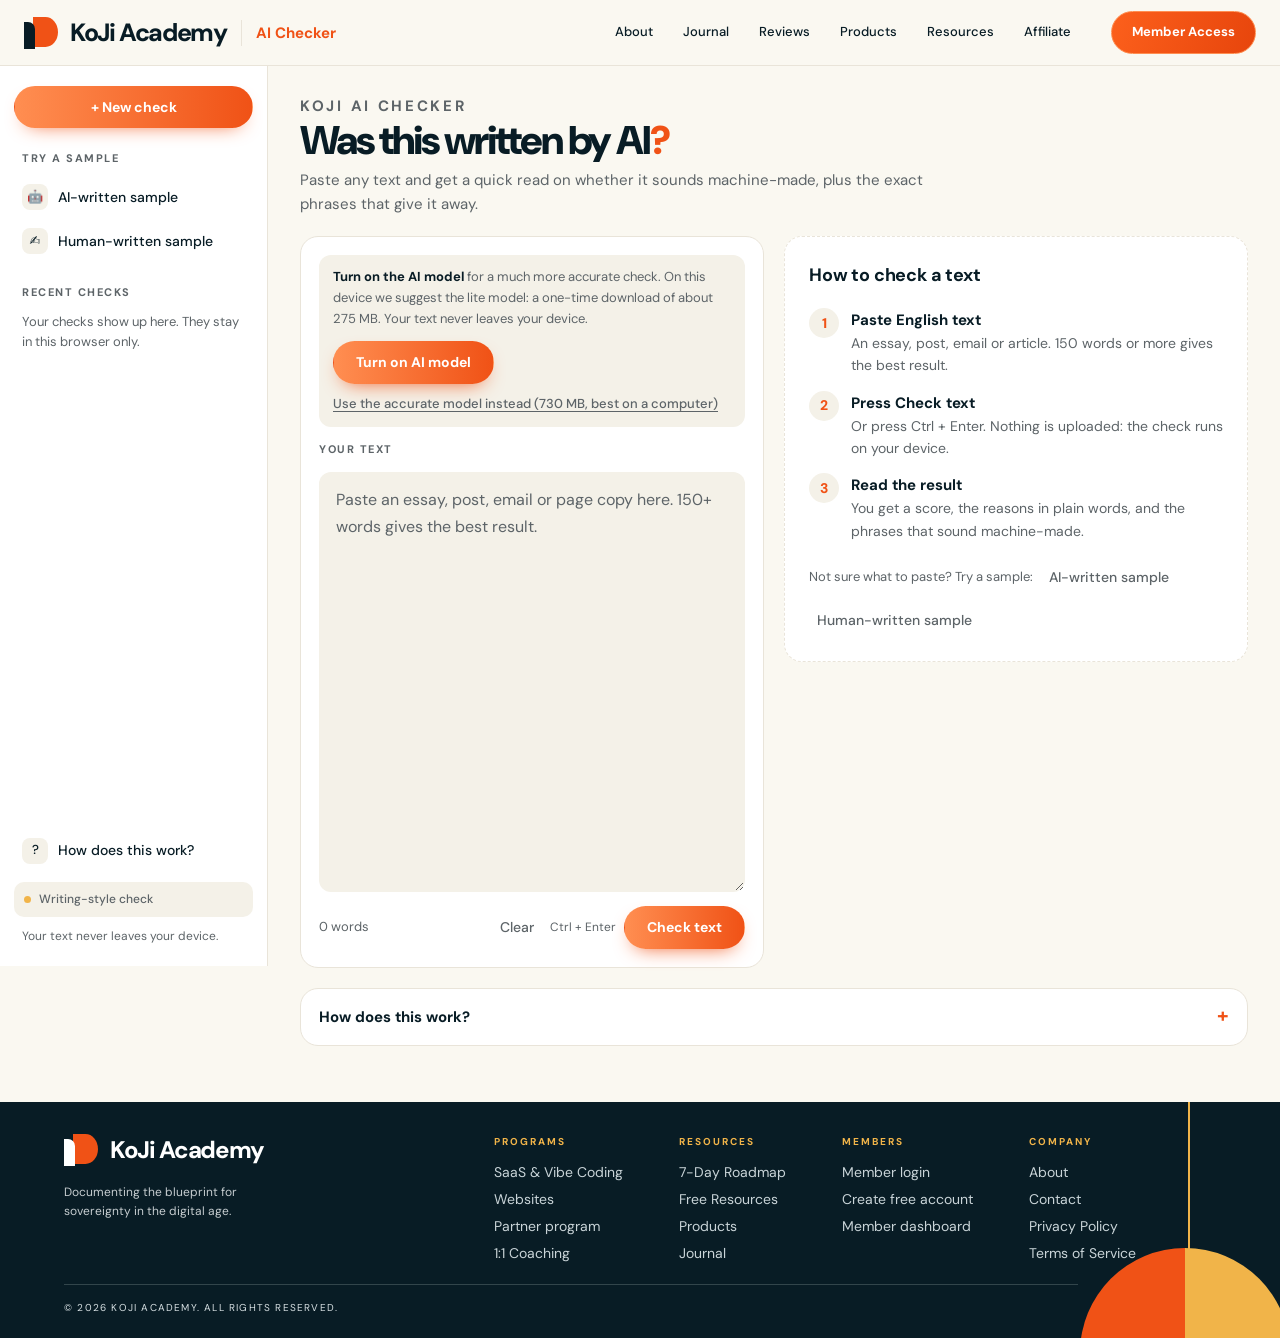
==== browser/index.html @ 2284c0bf "Calibrate the accurate 360M model in the browser and hide noisy sentence flags The 360M threshold wa" ====
<!doctype html>
<html lang="en">
<head>
<meta charset="utf-8">
<meta name="viewport" content="width=device-width, initial-scale=1, viewport-fit=cover">
<title>Koji AI Checker</title>
<link rel="icon" href="data:image/svg+xml,%3Csvg xmlns='http://www.w3.org/2000/svg' viewBox='0 0 40 37'%3E%3Cpath d='M10 0h12a17.5 17.5 0 0 1 0 35H10z' fill='%23f05216'/%3E%3Cpath d='M0 6h4a9 9 0 0 1 9 9v22H0z' fill='%23081c25'/%3E%3C/svg%3E">
<link rel="stylesheet" href="https://fonts.googleapis.com/css2?family=DM+Sans:opsz,wght@9..40,400;9..40,500;9..40,700;9..40,800;9..40,900&display=swap">
<style>
/* Layout: KoJi site header on top, then the app shell. Left sidebar (samples, recent checks, mode, help) + workspace with input and result side by side on wide screens, stacked below 1180px; sidebar becomes a drawer below 900px. KoJi Launch palette */
:root {
  --bg: #faf8f1;
  --surface: #ffffff;
  --sunk: #f4f1e8;
  --fg: #081c25;
  --muted: #5d6468;
  --line: #e9e4d9;
  --accent: #f05216;
  --accent-2: #ff8e51;
  --gold: #f1b449;
  --ai: #e0480f;
  --ai-soft: #fde3d6;
  --mid: #a86d12;
  --mid-soft: #fbeccb;
  --human: #1f8a5b;
  --human-soft: #d9f0e3;
  --conn-soft: #dde8ef;
  --shade: rgba(8, 28, 37, .35);
  --font: "DM Sans", "Segoe UI", system-ui, sans-serif;
}
@media (prefers-color-scheme: dark) { :root:not([data-theme="light"]) {
  --bg: #030d17; --surface: #081c25; --sunk: #05141d; --fg: #eef2f4; --muted: #9fb0bb; --line: #17323e;
  --ai: #ff7a3d; --ai-soft: #3d1a0c; --mid: #f1b449; --mid-soft: #3a2b0e;
  --human: #4cc98b; --human-soft: #0f3324; --conn-soft: #12324a; --shade: rgba(0, 0, 0, .6); color-scheme: dark; } }
:root[data-theme="dark"] {
  --bg: #030d17; --surface: #081c25; --sunk: #05141d; --fg: #eef2f4; --muted: #9fb0bb; --line: #17323e;
  --ai: #ff7a3d; --ai-soft: #3d1a0c; --mid: #f1b449; --mid-soft: #3a2b0e;
  --human: #4cc98b; --human-soft: #0f3324; --conn-soft: #12324a; --shade: rgba(0, 0, 0, .6); color-scheme: dark; }
* { box-sizing: border-box; }
[hidden] { display: none !important; }
body { margin: 0; background: var(--bg); color: var(--fg); font-family: var(--font); font-size: 15px; line-height: 1.6; -webkit-font-smoothing: antialiased; }
button { font: inherit; font-size: 14px; font-weight: 700; border-radius: 99px; padding: 9px 16px; cursor: pointer; border: 1px solid var(--line); background: var(--surface); color: var(--fg); }
button:hover { border-color: var(--fg); }
button:focus-visible, summary:focus-visible, a:focus-visible { outline: 2px solid var(--accent); outline-offset: 2px; }

.app { display: grid; grid-template-columns: 268px minmax(0, 1fr); min-height: 100vh; }

/* Sidebar */
.side { position: sticky; top: 0; height: 100vh; overflow-y: auto; background: var(--surface); border-right: 1px solid var(--line); padding: 20px 14px; display: flex; flex-direction: column; gap: 22px; }
.brand { font-weight: 800; font-size: 18px; letter-spacing: -0.04em; display: flex; align-items: center; gap: 10px; padding: 0 6px; line-height: 1.1; }
.brand small { display: block; font-size: 11px; font-weight: 500; letter-spacing: 0; color: var(--muted); }
.brand-mark { position: relative; width: 30px; height: 29px; display: inline-block; flex: none; }
.brand-mark::before { content: ""; position: absolute; left: 8px; top: 0; width: 22px; height: 27px; background: var(--accent); border-radius: 0 50% 50% 0; }
.brand-mark::after { content: ""; position: absolute; width: 10px; height: 24px; bottom: 0; left: 0; background: var(--fg); border-radius: 0 7px 0 0; }

/* KoJi site header and footer (mirrors kojilaunch.com) */
.site-head { height: 66px; background: var(--bg); border-bottom: 1px solid var(--line); position: relative; z-index: 15; }
.site-nav { height: 100%; width: min(1480px, 100%); margin-inline: auto; padding-inline: 24px; display: flex; align-items: center; gap: 28px; }
.site-logo { display: inline-flex; align-items: center; gap: 12px; font-size: 25px; line-height: 1; letter-spacing: -0.055em; font-weight: 800; white-space: nowrap; color: var(--fg); text-decoration: none; }
.site-logo .brand-mark { width: 34px; height: 32px; }
.site-logo .brand-mark::before { left: 9px; width: 25px; height: 30px; }
.site-logo .brand-mark::after { width: 11px; height: 27px; }
.site-links { margin-left: auto; display: flex; align-items: center; gap: 6px; font-size: 13px; font-weight: 500; }
.site-links a { color: var(--fg); text-decoration: none; padding: 10px 12px; border-radius: 99px; }
.site-links a:hover { color: var(--accent); }
.site-links a[aria-current] { color: var(--accent); font-weight: 700; }
.member { display: inline-flex; align-items: center; border: 1px solid var(--accent-2); border-radius: 99px; padding: 10px 20px; background: linear-gradient(110deg, #fc601c, #e7450c); color: #ffffff; font-size: 13px; font-weight: 700; text-decoration: none; white-space: nowrap; transition: transform .2s, box-shadow .2s; }
.member:hover { transform: translateY(-2px); box-shadow: 0 5px 15px #d8551930; }
.site-id { display: flex; align-items: center; gap: 14px; min-width: 0; }
.site-tool { font-size: 15px; font-weight: 700; color: var(--accent); padding-left: 14px; border-left: 1px solid var(--line); line-height: 26px; white-space: nowrap; }
.side-title { display: none; font-size: 15px; font-weight: 800; letter-spacing: -0.02em; padding: 4px 8px 0; }
.site-links .nav-member { display: none; }
.site-toggle { display: none; width: 36px; height: 36px; padding: 0; border-radius: 50%; border: 1px solid var(--fg); background: none; color: var(--fg); font-size: 18px; }
.site-foot { background: #081c25; color: #ffffff; padding: 32px 0 22px; position: relative; overflow: hidden; }
.site-foot::before { content: ""; position: absolute; width: 210px; height: 210px; border-radius: 50%; background: linear-gradient(90deg, var(--accent) 50%, var(--gold) 50%); right: -10px; bottom: -120px; }
.site-foot::after { content: ""; position: absolute; right: 90px; top: 0; height: 100%; width: 2px; background: var(--gold); }
.foot-wrap { width: min(1180px, 90%); margin-inline: auto; position: relative; z-index: 1; }
.foot-top { display: flex; justify-content: space-between; align-items: flex-start; gap: 32px; padding-right: 80px; padding-bottom: 22px; flex-wrap: wrap; }
.foot-top .site-logo { color: #ffffff; font-size: 24px; }
.foot-top .site-logo .brand-mark::after { background: #ffffff; }
.foot-top p { font-size: 12px; margin: 10px 0 0; color: #c6cdd0; max-width: 30ch; }
.foot-cols { display: grid; grid-template-columns: repeat(4, auto); gap: 28px 56px; }
.foot-col { display: flex; flex-direction: column; gap: 9px; min-width: 0; }
.foot-col b { font-size: 10px; font-weight: 700; letter-spacing: .2em; text-transform: uppercase; color: var(--gold); margin-bottom: 4px; }
.foot-col a { font-size: 14px; line-height: 1.3; color: #c9d4d8; text-decoration: none; }
.foot-col a:hover { color: #ffffff; }
.foot-bottom { border-top: 1px solid #79878b60; padding-top: 15px; width: 88%; font-size: 10px; text-transform: uppercase; letter-spacing: .12em; color: #d6dfe2; }
.eyebrow { font-size: 12px; font-weight: 700; letter-spacing: .18em; text-transform: uppercase; color: var(--accent); margin: 0 0 8px; }
@media (max-width: 1100px) { .site-links { gap: 0; } .site-links a { padding: 10px 8px; } }
@media (max-width: 899px) {
  .site-head { height: 58px; }
  .site-nav { padding-inline: 16px; gap: 12px; }
  .site-logo { font-size: 21px; }
  .site-toggle { display: grid; place-items: center; margin-left: auto; }
  .site-tool { font-size: 13px; padding-left: 10px; }
  .side-title { display: block; }
  .member { padding: 8px 14px; font-size: 12px; }
  .site-links { display: none; position: absolute; top: 58px; left: 0; right: 0; flex-direction: column; align-items: stretch; gap: 0; background: var(--surface); border-bottom: 1px solid var(--line); padding: 8px 16px 14px; box-shadow: 0 20px 30px -20px var(--shade); }
  .site-head.open .site-links { display: flex; }
  .site-links a { padding: 12px 4px; border-radius: 0; border-bottom: 1px solid var(--line); font-size: 15px; }
  .foot-top { padding-right: 0; }
  .foot-cols { grid-template-columns: repeat(2, minmax(0, 1fr)); width: 100%; }
}
@media (max-width: 420px) { .member { display: none; } .site-logo { font-size: 18px; } .site-id { gap: 10px; } .site-links .nav-member { display: block; color: var(--accent); font-weight: 700; } }
.new { width: 100%; background: linear-gradient(90deg, var(--accent-2), var(--accent)); border-color: transparent; color: #ffffff; box-shadow: 0 8px 20px -12px var(--accent); }
.new:hover { border-color: transparent; filter: brightness(1.05); }
.group { display: grid; gap: 2px; }
.group h2 { font-size: 11px; font-weight: 700; letter-spacing: 0.14em; text-transform: uppercase; color: var(--muted); margin: 0 0 6px; padding: 0 8px; }
.nav { display: flex; align-items: center; gap: 10px; width: 100%; text-align: left; border: 0; border-radius: 10px; background: none; padding: 8px; font-weight: 500; color: var(--fg); min-width: 0; }
.nav:hover { background: var(--sunk); }
.nav .ico { width: 26px; height: 26px; border-radius: 8px; background: var(--sunk); display: grid; place-items: center; font-size: 13px; flex: none; }
.nav:hover .ico { background: var(--surface); }
.hist { display: grid; gap: 2px; margin: 0; padding: 0; list-style: none; }
.hist .nav { display: grid; grid-template-columns: 40px minmax(0, 1fr); gap: 10px; }
.hist .badge { font-size: 12px; font-weight: 800; text-align: center; border-radius: 8px; padding: 3px 0; font-variant-numeric: tabular-nums; }
.hist .txt { display: grid; min-width: 0; line-height: 1.35; }
.hist .txt span { white-space: nowrap; overflow: hidden; text-overflow: ellipsis; font-size: 13px; }
.hist .txt small { font-size: 11px; color: var(--muted); }
.hist .nav.cur { background: var(--sunk); }
.empty-hist { font-size: 13px; color: var(--muted); padding: 0 8px; margin: 0; }
.clear-hist { justify-self: start; border: 0; background: none; padding: 4px 8px; font-size: 12px; font-weight: 500; color: var(--muted); }
.clear-hist:hover { color: var(--accent); }
.side-foot { margin-top: auto; display: grid; gap: 10px; }
.mode { font-size: 12px; font-weight: 500; color: var(--muted); background: var(--sunk); border-radius: 10px; padding: 8px 10px; display: flex; align-items: center; gap: 8px; }
.mode i { width: 7px; height: 7px; border-radius: 50%; background: var(--gold); flex: none; }
.mode.on i { background: var(--human); }
.privacy { font-size: 12px; color: var(--muted); margin: 0; padding: 0 8px; }

/* Main */
.main { min-width: 0; padding: 28px 32px 56px; display: grid; gap: 20px; align-content: start; max-width: 1480px; }
.topbar { display: none; }
.intro h1 { font-size: clamp(28px, 3.6vw, 40px); font-weight: 900; letter-spacing: -0.055em; line-height: 1.1; margin: 0 0 6px; text-wrap: balance; }
.intro h1 span { color: var(--accent); }
.intro p { margin: 0; color: var(--muted); font-size: 15px; max-width: 64ch; }

.work { display: grid; grid-template-columns: minmax(0, 1fr); gap: 20px; align-items: start; }
@media (min-width: 1180px) { .work { grid-template-columns: minmax(0, 1fr) minmax(0, 1fr); } .work > .out { position: sticky; top: 20px; max-height: calc(100vh - 40px); overflow-y: auto; } .work textarea { min-height: 420px; } }

.card { background: var(--surface); border: 1px solid var(--line); border-radius: 18px; padding: 18px; display: grid; gap: 14px; min-width: 0; }
textarea { width: 100%; min-height: 240px; resize: vertical; font: inherit; font-size: 16px; color: var(--fg); background: var(--sunk); border: 1px solid transparent; border-radius: 12px; padding: 14px 16px; line-height: 1.65; }
textarea::placeholder { color: var(--muted); }
textarea:focus { outline: none; border-color: var(--accent); background: var(--surface); }
.bar-row { display: flex; align-items: center; gap: 8px; flex-wrap: wrap; }
.count { font-size: 13px; color: var(--muted); font-variant-numeric: tabular-nums; margin-right: auto; }
.kbd { font-size: 12px; color: var(--muted); }
button.go { background: linear-gradient(90deg, var(--accent-2), var(--accent)); border-color: transparent; color: #ffffff; padding-inline: 22px; box-shadow: 0 8px 20px -10px var(--accent); }
button.go:disabled { opacity: .65; cursor: progress; }
button.link { border: 0; background: none; padding: 6px 8px; color: var(--muted); font-weight: 500; }
button.link:hover { color: var(--accent); }

.placeholder { padding: 24px; border-style: dashed; gap: 18px; }
.placeholder h2 { margin: 0; font-size: 18px; letter-spacing: -0.01em; }
.steps { margin: 0; padding: 0; list-style: none; display: grid; gap: 14px; counter-reset: step; }
.steps li { display: grid; grid-template-columns: 30px 1fr; gap: 12px; align-items: start; color: var(--muted); font-size: 14px; }
.steps li::before { counter-increment: step; content: counter(step); width: 30px; height: 30px; border-radius: 50%; background: var(--sunk); color: var(--accent); font-weight: 800; display: grid; place-items: center; }
.steps b { color: var(--fg); display: block; font-size: 15px; }
.try { display: flex; flex-wrap: wrap; gap: 8px; align-items: center; font-size: 13px; color: var(--muted); }
.summary { display: grid; gap: 8px; }
.summary h3 { margin: 0; font-size: 18px; line-height: 1.35; letter-spacing: -0.01em; }
.reasons { margin: 0; padding-left: 20px; display: grid; gap: 4px; font-size: 14px; }
.reasons li::marker { color: var(--accent); }
.hint { margin: 0; font-size: 12px; color: var(--muted); }
.pct-wrap { display: grid; gap: 2px; }
.pct-cap { font-size: 12px; color: var(--muted); font-weight: 500; }
.count.low { color: var(--mid); }
details.tech { border: 0; border-top: 1px solid var(--line); border-radius: 0; padding: 0; background: none; }
details.tech summary { font-size: 13px; color: var(--muted); padding: 10px 0 0; }
details.tech summary::after { font-size: 16px; }
details.tech .meta { padding-top: 8px; }

.result { gap: 18px; }
.headline { display: grid; grid-template-columns: auto 1fr; gap: 18px; align-items: center; }
.pct { font-size: 60px; font-weight: 800; letter-spacing: -0.05em; line-height: 0.9; font-variant-numeric: tabular-nums; }
.pct small { font-size: 22px; letter-spacing: 0; color: var(--muted); font-weight: 700; }
.verdict { display: inline-block; font-weight: 700; font-size: 14px; padding: 4px 12px; border-radius: 99px; }
.v-ai { background: var(--ai-soft); color: var(--ai); }
.v-mid { background: var(--mid-soft); color: var(--mid); }
.v-human { background: var(--human-soft); color: var(--human); }
.scale { height: 8px; border-radius: 99px; background: linear-gradient(90deg, var(--human), var(--gold), var(--accent)); position: relative; margin-top: 12px; }
.scale b { position: absolute; top: -5px; width: 18px; height: 18px; border-radius: 50%; background: var(--surface); border: 3px solid var(--fg); transform: translateX(-9px); transition: left .35s ease; }
.ends { display: flex; justify-content: space-between; font-size: 11px; color: var(--muted); margin-top: 6px; letter-spacing: 0.04em; }
.meta { font-size: 12px; color: var(--muted); font-variant-numeric: tabular-nums; overflow-wrap: anywhere; }

.label { font-size: 11px; font-weight: 700; letter-spacing: 0.14em; text-transform: uppercase; color: var(--muted); }
.signals { display: grid; grid-template-columns: repeat(2, minmax(0, 1fr)); gap: 10px 20px; margin: 0; padding: 0; list-style: none; }
.sig { display: grid; gap: 4px; }
.sig .row { display: flex; justify-content: space-between; gap: 8px; font-size: 14px; }
.sig .row span:last-child { color: var(--muted); font-variant-numeric: tabular-nums; }
.meter { height: 5px; background: var(--sunk); border-radius: 99px; overflow: hidden; }
.meter i { display: block; height: 100%; border-radius: 99px; transition: width .35s ease; }

.text { background: var(--sunk); border-radius: 12px; padding: 14px 16px; line-height: 1.8; white-space: pre-wrap; overflow-wrap: anywhere; max-height: 340px; overflow-y: auto; font-size: 15px; }
mark { color: inherit; border-radius: 4px; padding: 0 2px; }
mark.c { background: var(--ai-soft); }
mark.k { background: var(--conn-soft); }
mark.h { background: var(--human-soft); }
mark.s1 { background: none; padding: 0; border-bottom: 2px solid var(--gold); border-radius: 0; }
mark.s2 { background: none; padding: 0; border-bottom: 2px solid var(--accent); border-radius: 0; }
.legend { display: flex; flex-wrap: wrap; gap: 6px 14px; font-size: 12px; color: var(--muted); }
.top3 { display: grid; gap: 8px; margin: 0; padding: 0; list-style: none; font-size: 14px; }
.top3 li { display: grid; grid-template-columns: 3em 1fr; gap: 8px; }
.top3 b { color: var(--ai); font-variant-numeric: tabular-nums; }
.note { margin: 0; font-size: 13px; color: var(--mid); }
.err { margin: 0; font-size: 14px; color: var(--ai); }
.lm { display: grid; gap: 10px; background: var(--sunk); border-radius: 12px; padding: 12px 14px; }
.lm-row { display: flex; align-items: center; gap: 12px; flex-wrap: wrap; }
.lm p { margin: 0; font-size: 13px; color: var(--muted); flex: 1 1 260px; }
.lm p b { color: var(--fg); }
.lm button { flex: none; }
.lm .lm-alt { justify-self: start; padding: 0; font-size: 13px; text-decoration: underline; text-underline-offset: 3px; }
.lm-switch { justify-self: start; padding: 0 8px; font-size: 12px; text-align: left; }
.prog { height: 6px; background: var(--line); border-radius: 99px; overflow: hidden; }
.prog i { display: block; height: 100%; width: 0; border-radius: 99px; background: linear-gradient(90deg, var(--accent-2), var(--accent)); transition: width .2s ease; }

details { background: var(--surface); border: 1px solid var(--line); border-radius: 18px; padding: 4px 18px; }
summary { cursor: pointer; font-weight: 700; padding: 12px 0; list-style: none; display: flex; justify-content: space-between; }
summary::-webkit-details-marker { display: none; }
summary::after { content: "+"; color: var(--accent); font-size: 20px; line-height: 1; }
details[open] summary::after { content: "–"; }
details ul { margin: 0 0 16px; padding-left: 18px; display: grid; gap: 8px; color: var(--fg); }
details li::marker { color: var(--accent); }
details a { color: var(--accent); font-weight: 700; }

.shade { display: none; }

/* Narrow: sidebar turns into a slide-in drawer opened from the top bar */
@media (max-width: 899px) {
  .app { grid-template-columns: minmax(0, 1fr); }
  .side { position: fixed; z-index: 20; left: 0; top: 0; width: min(300px, 86vw); transform: translateX(-100%); transition: transform .25s ease; box-shadow: 0 0 40px -10px var(--shade); visibility: hidden; }
  .app.open .side { transform: none; visibility: visible; }
  .app.open .shade { display: block; position: fixed; inset: 0; z-index: 10; background: var(--shade); }
  .main { padding: 0 16px 48px; }
  .topbar { display: flex; align-items: center; gap: 10px; position: sticky; top: 0; z-index: 5; background: var(--bg); padding: 12px 0; margin-bottom: -8px; }
  .topbar .menu { font-size: 13px; padding: 8px 14px; }
  .kbd { display: none; }
}
@media (max-width: 560px) { .signals { grid-template-columns: minmax(0, 1fr); } .headline { grid-template-columns: minmax(0, 1fr); gap: 10px; } .count { flex: 1 0 100%; } .bar-row .go { flex: 1 0 100%; order: 9; } }
@media (prefers-reduced-motion: reduce) { .scale b, .meter i, .side { transition: none; } }
</style>
</head>
<body>
<header class="site-head" id="siteHead">
  <div class="site-nav">
    <div class="site-id">
      <a class="site-logo" href="https://kojilaunch.com/"><span class="brand-mark" aria-hidden="true"></span>KoJi Academy</a>
      <span class="site-tool" aria-label="Current tool">AI Checker</span>
    </div>
    <nav class="site-links" id="siteLinks" aria-label="Main navigation">
      <a href="https://kojilaunch.com/about/">About</a>
      <a href="https://kojilaunch.com/my-blog/">Journal</a>
      <a href="https://kojilaunch.com/reviews/">Reviews</a>
      <a href="https://kojilaunch.com/my-product/">Products</a>
      <a href="https://kojilaunch.com/gifts/">Resources</a>
      <a href="https://kojilaunch.com/stream-writer-jv/">Affiliate</a>
      <a class="nav-member" href="https://kojilaunch.com/login/?redirect_to=https%3A%2F%2Fkojilaunch.com%2Fmember-dashboard%2F">Member Access</a>
    </nav>
    <button class="site-toggle" id="siteToggle" type="button" aria-expanded="false" aria-controls="siteLinks" aria-label="Open site menu">☰</button>
    <a class="member" href="https://kojilaunch.com/login/?redirect_to=https%3A%2F%2Fkojilaunch.com%2Fmember-dashboard%2F">Member Access</a>
  </div>
</header>
<div class="app" id="app">
  <aside class="side" id="side" aria-label="Sidebar">
    <div class="side-title">Koji AI Checker</div>
    <button class="new" id="new" type="button">+ New check</button>

    <div class="group">
      <h2>Try a sample</h2>
      <button class="nav" id="sAi" type="button"><span class="ico" aria-hidden="true">🤖</span>AI-written sample</button>
      <button class="nav" id="sHu" type="button"><span class="ico" aria-hidden="true">✍️</span>Human-written sample</button>
    </div>

    <div class="group">
      <h2>Recent checks</h2>
      <ul class="hist" id="hist"></ul>
      <p class="empty-hist" id="histEmpty">Your checks show up here. They stay in this browser only.</p>
      <button class="clear-hist" id="histClear" type="button" hidden>Clear history</button>
    </div>

    <div class="side-foot">
      <button class="nav" id="helpBtn" type="button"><span class="ico" aria-hidden="true">?</span>How does this work?</button>
      <div class="mode" id="mode"><i></i><span id="modeText">Writing-style check</span></div>
      <button class="link lm-switch" id="lmSwitch" type="button" hidden></button>
      <p class="privacy" id="privacy">Your text never leaves your device.</p>
    </div>
  </aside>
  <div class="shade" id="shade"></div>

  <main class="main">
    <div class="topbar">
      <button class="menu" id="menu" type="button" aria-controls="side" aria-expanded="false">☰ Samples &amp; history</button>
    </div>

    <div class="intro">
      <p class="eyebrow">Koji AI Checker</p>
      <h1>Was this written by AI<span>?</span></h1>
      <p>Paste any text and get a quick read on whether it sounds machine-made, plus the exact phrases that give it away.</p>
    </div>

    <div class="work">
      <div class="card">
        <div class="lm" id="lmBox" hidden>
          <div class="lm-row">
            <p id="lmMsg"><b>Turn on the AI model</b> for a much more accurate check. It runs inside your browser, so your text still never leaves your device. One-time download of about 275 MB.</p>
            <button class="go" id="lmBtn" type="button">Turn on AI model</button>
          </div>
          <button class="link lm-alt" id="lmAlt" type="button" hidden></button>
          <div class="prog" id="lmProg" hidden><i id="lmBar"></i></div>
        </div>
        <label for="txt" class="label">Your text</label>
        <textarea id="txt" spellcheck="false" placeholder="Paste an essay, post, email or page copy here. 150+ words gives the best result."></textarea>
        <div class="bar-row">
          <span class="count" id="count">0 words</span>
          <button class="link" id="clear" type="button">Clear</button>
          <span class="kbd">Ctrl + Enter</span>
          <button class="go" id="run" type="button">Check text</button>
        </div>
        <p class="err" id="err" role="alert" hidden></p>
      </div>

      <div class="out">
        <div class="card placeholder" id="placeholder">
          <h2>How to check a text</h2>
          <ol class="steps">
            <li><span><b>Paste English text</b>An essay, post, email or article. 150 words or more gives the best result.</span></li>
            <li><span><b>Press Check text</b>Or press Ctrl + Enter. Nothing is uploaded: the check runs on your device.</span></li>
            <li><span><b>Read the result</b>You get a score, the reasons in plain words, and the phrases that sound machine-made.</span></li>
          </ol>
          <div class="try">Not sure what to paste? Try a sample:
            <button class="link" id="pAi" type="button">AI-written sample</button>
            <button class="link" id="pHu" type="button">Human-written sample</button>
          </div>
        </div>

        <div class="card result" id="result" aria-live="polite" hidden>
          <div class="headline">
            <div class="pct-wrap"><div class="pct" id="pct">0<small>%</small></div><span class="pct-cap">AI likelihood</span></div>
            <div>
              <span class="verdict v-mid" id="verdict">–</span>
              <div class="scale"><b id="pin" style="left:0%"></b></div>
              <div class="ends"><span>HUMAN</span><span>AI</span></div>
            </div>
          </div>
          <div class="summary">
            <h3 id="sumHead"></h3>
            <ul class="reasons" id="reasons"></ul>
          </div>
          <div id="notes"></div>

          <div class="label">Writing-style signals <span style="text-transform:none;letter-spacing:0;font-weight:500">(0 = human-like, 100 = AI-like)</span></div>
          <ul class="signals" id="signals"></ul>

          <div class="label" id="topLabel" hidden>Most AI-like sentences</div>
          <ul class="top3" id="top3"></ul>

          <div class="label">Your text, annotated</div>
          <div class="legend">
            <span><mark class="c">buzzword</mark></span>
            <span><mark class="k">stock transition</mark></span>
            <span><mark class="h">personal voice</mark></span>
            <span id="lgModel" hidden><mark class="s1">leans AI (model)</mark></span>
            <span id="lgModel2" hidden><mark class="s2">flagged by model</mark></span>
          </div>
          <div class="text" id="out"></div>
          <p class="hint">AI detectors can be wrong, especially on short or heavily edited text. Use this as a hint, not as proof.</p>
          <details class="tech">
            <summary>Technical details</summary>
            <div class="meta" id="meta"></div>
          </details>
        </div>
      </div>
    </div>

    <details id="how">
      <summary>How does this work?</summary>
      <ul>
        <li><b>Writing-style signals.</b> AI tends to write sentences of similar length, lean on buzzwords like "delve" or "seamless", open sentences with "Moreover" or "Furthermore", and avoid contractions and personal voice. These six signals run right in your browser.</li>
        <li><b>AI model.</b> Press <b>Turn on AI model</b> and two small language models (SmolLM2, base and instruct) are downloaded once and run inside your browser. The accurate pair (360M, about 730 MB) is best on a computer; the lite pair (135M, about 275 MB) suits phones and slow computers. They score how predictable each word is using the Binoculars method: AI text is unusually predictable. The model counts for 70% of the score and also flags individual sentences. The full app (<code>python -m aicheck serve</code>) can use larger Qwen2.5 models instead.</li>
        <li><b>How accurate?</b> On a held-out test of 114 answers from the HC3 dataset (people vs. ChatGPT, 2022), the accurate model was right 98% of the time: it caught every AI answer and wrongly flagged 2 of 57 human answers. The lite model was right 93% of the time (it caught 86% of the AI answers and flagged no human answer). Newer AI models write less predictably: on a small set of 11 AI texts mostly from a 2026 model, the accurate model caught 6 and the lite model 5. Treat a "human" verdict as "not obviously AI".</li>
        <li><b>It is an estimate.</b> Formulaic human writing can look like AI, and AI text edited by hand can pass as human. Short texts under 120 words are unreliable. Never use a single score as proof.</li>
        <li><b>Second opinion.</b> Compare with <a href="https://gptzero.me" target="_blank" rel="noopener">GPTZero</a> or <a href="https://copyleaks.com/ai-content-detector" target="_blank" rel="noopener">Copyleaks</a>. If tools disagree, nobody knows for sure.</li>
      </ul>
    </details>
  </main>
</div>
<footer class="site-foot">
  <div class="foot-wrap">
    <div class="foot-top">
      <div>
        <a class="site-logo" href="https://kojilaunch.com/"><span class="brand-mark" aria-hidden="true"></span>KoJi Academy</a>
        <p>Documenting the blueprint for sovereignty in the digital age.</p>
      </div>
      <div class="foot-cols">
        <nav class="foot-col" aria-label="Programs"><b>Programs</b>
          <a href="https://kojilaunch.com/saas-vibe-coding/">SaaS &amp; Vibe Coding</a>
          <a href="https://kojilaunch.com/lets-build-your-website/">Websites</a>
          <a href="https://kojilaunch.com/stream-writer-jv/">Partner program</a>
          <a href="https://kojilaunch.com/contactus/">1:1 Coaching</a>
        </nav>
        <nav class="foot-col" aria-label="Resources"><b>Resources</b>
          <a href="https://kojilaunch.com/7-day-roadmap/">7-Day Roadmap</a>
          <a href="https://kojilaunch.com/gifts/">Free Resources</a>
          <a href="https://kojilaunch.com/my-product/">Products</a>
          <a href="https://kojilaunch.com/my-blog/">Journal</a>
        </nav>
        <nav class="foot-col" aria-label="Members"><b>Members</b>
          <a href="https://kojilaunch.com/login/">Member login</a>
          <a href="https://kojilaunch.com/register-2/">Create free account</a>
          <a href="https://kojilaunch.com/member-dashboard/">Member dashboard</a>
        </nav>
        <nav class="foot-col" aria-label="Company"><b>Company</b>
          <a href="https://kojilaunch.com/about/">About</a>
          <a href="https://kojilaunch.com/contactus/">Contact</a>
          <a href="https://kojilaunch.com/privacy-policy/">Privacy Policy</a>
          <a href="https://kojilaunch.com/terms-of-service/">Terms of Service</a>
        </nav>
      </div>
    </div>
    <div class="foot-bottom">© 2026 KoJi Academy. All rights reserved.</div>
  </div>
</footer>

<script>
const SAMPLE_AI = `In today's fast-paced world, finding moments of inspiration plays a crucial role in maintaining a healthy mindset. FantasyQuote is not only a YouTube channel but also a trusted companion on your journey of self-discovery. Each video is meticulously crafted to deliver a profound and meaningful experience for viewers.

Moreover, the channel offers a wide range of topics, from love and life to success and resilience. Furthermore, the soothing narration combined with captivating visuals helps viewers seamlessly connect with every message. Additionally, new content is released regularly to meet the ever-evolving needs of the community.

In conclusion, FantasyQuote serves as a beacon of motivation for anyone looking to elevate their daily routine. Whether you're seeking comfort, clarity, or a fresh perspective, this channel empowers you to unlock your full potential. Embrace the journey and share these valuable insights with the people around you. Don't forget to subscribe so you never miss a transformative video.`;
const SAMPLE_HUMAN = `When I started the channel I honestly didn't think anyone would watch. Most nights I was up until 2am going through quotes, reading them out loud, and tossing anything that sounded too cheesy.

The first video got 37 views. Thirty-seven! Probably ten of those were me and my little brother.

Then someone left a comment, something like "this one got me through the week." I just sat there staring at it for a while. That's kind of when I decided to keep going, even if it's slow. I only post a quote if I actually believe it.

The channel's a bit bigger now, but I still do it the same way. If you've got a quote you love, send it over. I read every single one, I promise.`;

// Same lists, weights and thresholds as aicheck/heuristics.py. Keep both in sync.
const CLICHES = ["delve","delves","delving","tapestry","testament to","it's important to note","it is important to note","it's worth noting","it is worth noting","in today's fast-paced world","in today's digital age","in today's world","ever-evolving","ever-changing","fast-paced","navigate the complexities","navigating","landscape","embark","journey","unlock","unleash","elevate","seamless","seamlessly","vibrant","plays a crucial role","plays a vital role","crucial","pivotal","foster","fostering","realm","robust","leverage","harness","empower","empowering","transformative","game-changer","game changer","cutting-edge","dive into","let's dive","a myriad of","myriad","plethora","showcase","showcasing","underscore","underscores","intricate","meticulous","meticulously","comprehensive","holistic","paramount","resonate","resonates","bustling","beacon","symphony","nestled","look no further","rest assured","not only","but also","stands as","serves as","boasts","captivating","invaluable","valuable insights","to the next level","embrace","thrive","endeavor","unwavering","profound","enhance","streamline","optimize","innovative","dynamic","whether you're","in the world of","when it comes to","a wide range of","trong thế giới","đóng vai trò quan trọng","không chỉ","mà còn","hành trình","khám phá","trải nghiệm","đầy ý nghĩa","chìa khóa","nâng tầm","lan tỏa","đa dạng","tối ưu","không thể phủ nhận","đáp ứng nhu cầu","hãy cùng","đồng hành"];
const CONNECTORS = ["moreover","furthermore","additionally","however","overall","in addition","firstly","secondly","lastly","finally","ultimately","in conclusion","in summary","to summarize","consequently","therefore","thus","notably","importantly","as a result","on the other hand","that said","by contrast","in essence","bên cạnh đó","hơn nữa","ngoài ra","tóm lại","nhìn chung","cuối cùng","tuy nhiên"];
const HUMAN = ["i'm","i've","i'd","i'll","don't","can't","won't","didn't","isn't","wasn't","couldn't","wouldn't","shouldn't","gonna","wanna","gotta","kinda","sorta","yeah","yep","nope","lol","lmao","haha","honestly","tbh","idk","btw","ok","okay","stuff","anyway","anyways","dunno","ugh","wow","damn","pretty much","i guess","i mean","you know","i","my","me","mình","tui","nhé","nha","nhỉ","á","thôi","chả","kiểu","ủa"];
const WEIGHTS = {burstiness: .22, cliches: .28, connectors: .15, human_voice: .17, diversity: .09, repetition: .09};
const LABELS = {burstiness: "Even sentence lengths", cliches: "AI buzzwords", connectors: "Stock transitions", human_voice: "No personal voice", diversity: "Repeated vocabulary", repetition: "Repeated phrases"};

const esc = s => s.replace(/[.*+?^${}()|[\]\\]/g, "\\$&");
const alt = l => [...new Set(l)].sort((a, b) => b.length - a.length).map(esc).join("|");
const W = "[\\p{L}\\p{N}_]";
const RE_C = new RegExp(`(?<!${W})(${alt(CLICHES)})(?!${W})`, "giu");
const RE_H = new RegExp(`(?<![\\p{L}\\p{N}_'])(${alt(HUMAN)})(?![\\p{L}\\p{N}_'])`, "giu");
const RE_K = new RegExp(`(^|[.!?…\\n]\\s*)(${alt(CONNECTORS)})(?!${W})`, "giu");
const RE_WORD = /[\p{L}\p{N}_']+/gu;
const lin = (x, lo, hi) => Math.max(0, Math.min(1, (x - lo) / (hi - lo)));
const words = t => t.toLowerCase().match(RE_WORD) || [];
const count = (re, t) => (t.match(re) || []).length;
const normalize = t => t.replace(/[‘’]/g, "'");

function sentences(t) {
  const out = []; const re = /(?<=[.!?…])\s+|\n+/gu; let pos = 0, m;
  const src = t + "\n";
  while ((m = re.exec(src))) {
    const chunk = src.slice(pos, m.index), s = chunk.trim();
    if (s && words(s).length) { const a = pos + chunk.indexOf(s); out.push({start: a, end: a + s.length, text: s, words: words(s).length}); }
    pos = m.index + m[0].length;
  }
  return out;
}

function localCheck(raw) {
  const t = normalize(raw), w = words(t), n = w.length, sents = sentences(t), lens = sents.map(s => s.words);
  const mean = lens.reduce((a, b) => a + b, 0) / (lens.length || 1);
  const sd = Math.sqrt(lens.reduce((a, b) => a + (b - mean) ** 2, 0) / (lens.length || 1));
  const cv = mean ? sd / mean : 0;
  const win = Math.min(50, n); let mattr = 0;
  if (n >= 10) { let s = 0, k = 0; for (let i = 0; i + win <= n; i += 5) { s += new Set(w.slice(i, i + win)).size / win; k++; } mattr = s / k; }
  const tri = {}; for (let i = 0; i + 2 < n; i++) { const g = w[i] + " " + w[i+1] + " " + w[i+2]; tri[g] = (tri[g] || 0) + 1; }
  const triRep = Object.values(tri).filter(c => c > 1).reduce((a, c) => a + c, 0) / Math.max(1, n - 2);
  const per100 = x => n ? x / n * 100 : 0;
  const cl = count(RE_C, t), kn = count(RE_K, t), hm = count(RE_H, t) + count(/[?!]|\.\.\.|…/g, t);
  const signals = {
    burstiness: 1 - lin(cv, .30, .75), cliches: lin(per100(cl), .5, 4), connectors: lin(sents.length ? kn / sents.length : 0, .05, .30),
    human_voice: 1 - lin(per100(hm), .5, 4), diversity: 1 - lin(mattr, .62, .85), repetition: lin(triRep, .02, .15),
  };
  let p = 0; for (const k in WEIGHTS) p += WEIGHTS[k] * signals[k];
  const hl = [];
  const grab = (re, kind, g) => { re.lastIndex = 0; let m; while ((m = re.exec(t))) {
    const s = g ? m.index + m[1].length : m.index, str = g ? m[2] : m[0];
    hl.push({start: s, end: s + str.length, kind}); if (!m[0].length) re.lastIndex++; } };
  grab(RE_K, "connector", true); grab(RE_C, "cliche"); grab(RE_H, "human");
  hl.sort((a, b) => a.start - b.start || (b.end - b.start) - (a.end - a.start));
  const merged = []; let pos = 0; for (const h of hl) if (h.start >= pos) { merged.push(h); pos = h.end; }
  const warnings = n < 120 ? [`Only ${n} words. Results under 120 words are unreliable.`] : [];
  return {ai_probability: p, verdict: verdictFor(p), words: n, sentences_count: sents.length, signals, highlights: merged,
          sentences: sents.map(s => ({...s, ai_probability: null})), model: null, warnings};
}
function verdictFor(p) {
  return p >= .75 ? "Likely AI-written" : p >= .55 ? "Leans AI" : p > .40 ? "Mixed signals" : p > .25 ? "Leans human" : "Likely human-written";
}


const $ = id => document.getElementById(id);
const html = s => s.replace(/&/g, "&amp;").replace(/</g, "&lt;").replace(/>/g, "&gt;");
const tone = v => v > .6 ? "var(--ai)" : v > .35 ? "var(--gold)" : "var(--human)";
const CLS = {cliche: "c", connector: "k", human: "h"};
let server = false;

function annotate(text, r) {
  const flagged = r.sentences.filter(s => s.ai_probability != null && s.ai_probability >= .55);
  const ev = [];
  flagged.forEach(s => { ev.push([s.start, 0, `<mark class="${s.ai_probability >= .75 ? "s2" : "s1"}" title="${Math.round(s.ai_probability * 100)}% AI-like">`]); ev.push([s.end, -1, "</mark>"]); });
  r.highlights.forEach(h => {
    if (flagged.some(s => h.start < s.end && h.end > s.start && !(h.start >= s.start && h.end <= s.end))) return;
    ev.push([h.start, 1, `<mark class="${CLS[h.kind]}">`]); ev.push([h.end, -2, "</mark>"]);
  });
  ev.sort((a, b) => a[0] - b[0] || a[1] - b[1]);
  let out = "", pos = 0; for (const [p, , tag] of ev) { out += html(text.slice(pos, p)) + tag; pos = p; }
  return out + html(text.slice(pos));
}

function show(text, r) {
  // Single-sentence model scores are much noisier than the whole-text score, so they are only shown
  // when the text as a whole shows AI signs; otherwise a human text would list "AI-like" sentences.
  if (r.ai_probability < .4) r = {...r, sentences: r.sentences.map(s => ({...s, ai_probability: null}))};
  const p = Math.round(r.ai_probability * 100);
  $("placeholder").hidden = true;
  $("result").hidden = false;
  $("pct").innerHTML = p + "<small>%</small>";
  $("pin").style.left = p + "%";
  $("verdict").textContent = r.verdict;
  $("verdict").className = "verdict " + (p >= 55 ? "v-ai" : p > 40 ? "v-mid" : "v-human");
  $("meta").textContent = `${r.words} words · ${r.sentences_count} sentences` + (r.model
    ? ` · Binoculars score ${r.model.binoculars.toFixed(3)} (below ${r.model.threshold.toFixed(3)} looks AI-written${r.model.calibrated ? "" : ", not calibrated"}) · model counts for 70% of the score` + (r.model.name ? ` · ${r.model.name}` : "")
    : " · writing-style signals only (AI model off)");
  const ex = explain(text, r);
  $("sumHead").textContent = ex.head;
  $("reasons").innerHTML = ex.reasons.map(x => `<li>${x}</li>`).join("");
  const notes = r.warnings.filter(w => !/without a language model|not calibrated yet/.test(w));
  if (!r.model && !$("lmBox").hidden) notes.push("For a more accurate result, turn on the AI model above the text box.");
  $("notes").innerHTML = notes.map(w => `<p class="note">${html(w)}</p>`).join("");
  $("signals").innerHTML = Object.entries(r.signals).map(([k, v]) =>
    `<li class="sig"><div class="row"><span>${LABELS[k]}</span><span>${Math.round(v * 100)}</span></div><div class="meter"><i style="width:${Math.round(v * 100)}%;background:${tone(v)}"></i></div></li>`).join("");
  const top = r.sentences.filter(s => s.ai_probability != null).sort((a, b) => b.ai_probability - a.ai_probability).slice(0, 3);
  $("topLabel").hidden = !top.length; $("lgModel").hidden = $("lgModel2").hidden = !top.length;
  $("top3").innerHTML = top.map(s => `<li><b>${Math.round(s.ai_probability * 100)}%</b><span>${html(s.text)}</span></li>`).join("");
  $("out").innerHTML = annotate(text, r);
  remember(text, r.ai_probability);
}

// Plain-language summary of a result: one headline and up to four reasons.
function explain(text, r) {
  const p = r.ai_probability;
  const head = p >= .75 ? "This text reads a lot like AI writing."
    : p >= .55 ? "This text shows several signs of AI writing."
    : p > .40 ? "Hard to tell: some parts read like AI, others like a person."
    : p > .25 ? "This text mostly reads like a person wrote it."
    : "This text reads like a person wrote it.";
  const ai = [], human = [], s = r.signals;
  const pm = r.model && (r.model.model_probability ?? null);
  if (pm != null && pm >= .6) ai.push("The wording is unusually predictable to an AI language model, which is typical of AI-generated text.");
  if (pm != null && pm <= .4) human.push("The word choices are less predictable than AI text usually is.");
  const found = [...new Set(r.highlights.filter(h => h.kind === "cliche").map(h => text.slice(h.start, h.end).toLowerCase()))].slice(0, 3);
  if (s.cliches >= .5 && found.length) ai.push(`It uses typical AI buzzwords such as ${found.map(w => `<b>“${html(w)}”</b>`).join(", ")}.`);
  if (s.connectors >= .6) ai.push("Many sentences start with stock transitions like “Moreover” or “Furthermore”.");
  if (s.burstiness >= .7) ai.push("The sentences are all about the same length.");
  if (s.human_voice >= .8) ai.push("There is little personal voice: few contractions, opinions or first-person words.");
  if (s.repetition >= .6) ai.push("Some phrases are repeated word for word.");
  if (s.human_voice <= .3) human.push("It has a personal, conversational voice.");
  if (s.burstiness <= .3) human.push("Sentence lengths vary naturally.");
  if (s.cliches <= .1) human.push("It avoids the buzzwords AI tends to overuse.");
  const reasons = (p >= .5 ? [...ai, ...human] : [...human, ...ai]).slice(0, 4);
  if (!reasons.length) reasons.push("No single signal stands out strongly either way.");
  return {head, reasons};
}

function reset() {
  $("result").hidden = true; $("placeholder").hidden = false; $("err").hidden = true;
  renderHistory();
}

// Recent checks live in this browser only (a per-viewer convenience, safe to lose).
const HKEY = "checkai.recent", HMAX = 8;
let recent = [];
try { recent = JSON.parse(localStorage.getItem(HKEY) || "[]"); if (!Array.isArray(recent)) recent = []; } catch (e) { recent = []; }
function saveHistory() { try { localStorage.setItem(HKEY, JSON.stringify(recent)); } catch (e) { /* storage blocked */ } }
function remember(text, p) {
  if (text === SAMPLE_AI || text === SAMPLE_HUMAN) return renderHistory(text);
  recent = [{text, p, t: Date.now()}, ...recent.filter(h => h.text !== text)].slice(0, HMAX);
  saveHistory(); renderHistory(text);
}
function ago(t) {
  const m = Math.round((Date.now() - t) / 60000);
  return m < 1 ? "just now" : m < 60 ? m + " min ago" : m < 1440 ? Math.round(m / 60) + " h ago" : new Date(t).toLocaleDateString();
}
function renderHistory(current) {
  $("histEmpty").hidden = recent.length > 0; $("histClear").hidden = !recent.length;
  $("hist").innerHTML = recent.map((h, i) => {
    const p = Math.round(h.p * 100), cls = p >= 55 ? "v-ai" : p > 40 ? "v-mid" : "v-human";
    return `<li><button class="nav${h.text === current ? " cur" : ""}" type="button" data-i="${i}"><span class="badge ${cls}">${p}%</span><span class="txt"><span>${html(h.text.trim().slice(0, 80))}</span><small>${words(h.text).length} words · ${ago(h.t)}</small></span></button></li>`;
  }).join("");
}
$("hist").onclick = e => {
  const b = e.target.closest("button[data-i]"); if (!b) return;
  $("txt").value = recent[+b.dataset.i].text; updateCount(); closeMenu(); run();
};
$("histClear").onclick = () => { recent = []; saveHistory(); renderHistory(); };

// In-browser language model (Binoculars), mirroring aicheck/model.py and aicheck/detector.py.
// Each model's threshold and scale were calibrated inside Chromium on 116 HC3 answers (people vs. ChatGPT),
// separate from the 114 test answers.
const LMCFG = {
  lib: "https://cdn.jsdelivr.net/npm/@huggingface/transformers@4.2.0/dist/transformers.min.js",
  dtype: "int8", maxTokens: 512, window: 256, weight: 0.7,
};
const LMMODELS = {
  full: {label: "Accurate", observer: "onnx-community/SmolLM2-360M-ONNX", performer: "HuggingFaceTB/SmolLM2-360M-Instruct",
         threshold: 0.732, scale: 0.048, size: 730e6},
  lite: {label: "Lite", observer: "onnx-community/SmolLM2-135M-ONNX", performer: "HuggingFaceTB/SmolLM2-135M-Instruct",
         threshold: 0.753, scale: 0.038, size: 275e6},
};
const LMKEY = "checkai.lm";
let lm = null;      // set to the worker once the model is ready
let lmKey = null;   // "full" or "lite": the model that is loaded or loading
const sigmoid = x => 1 / (1 + Math.exp(-Math.max(-60, Math.min(60, x))));
const lmProb = b => sigmoid((LMMODELS[lmKey].threshold - b) / LMMODELS[lmKey].scale);
// Phones and low-memory computers get the lite model suggested first.
const LM_SUGGEST = (navigator.deviceMemory && navigator.deviceMemory <= 4) || matchMedia("(max-width: 700px)").matches ? "lite" : "full";
const mb = key => Math.round(LMMODELS[key].size / 1e6);

// The model runs in a Web Worker so downloading, starting and scoring never freeze the page.
// Per token: loss = performer cross-entropy on the real next token, xent = observer vs performer cross-entropy.
const LM_WORKER = `
let T, tok, obs, perf, C;
async function tokenScores(ids) {
  const loss = [], xent = [];
  for (let s = 0; s < ids.length - 1; s += C.window) {
    const chunk = ids.slice(s, s + C.window + 1), n = chunk.length;
    if (n < 2) break;
    const input_ids = new T.Tensor("int64", BigInt64Array.from(chunk.map(BigInt)), [1, n]);
    const attention_mask = new T.Tensor("int64", new BigInt64Array(n).fill(1n), [1, n]);
    const o = (await obs({input_ids, attention_mask})).logits, p = (await perf({input_ids, attention_mask})).logits;
    const V = o.dims[2], od = o.data, pd = p.data;
    for (let i = 0; i < n - 1; i++) {
      const off = i * V; let pm = -Infinity, om = -Infinity;
      for (let v = 0; v < V; v++) { if (pd[off + v] > pm) pm = pd[off + v]; if (od[off + v] > om) om = od[off + v]; }
      let ps = 0, os = 0, dot = 0;
      for (let v = 0; v < V; v++) { ps += Math.exp(pd[off + v] - pm); const e = Math.exp(od[off + v] - om); os += e; dot += e * pd[off + v]; }
      const lse = pm + Math.log(ps);
      loss.push(lse - pd[off + chunk[i + 1]]); xent.push(lse - dot / os);
    }
    o.dispose?.(); p.dispose?.();
  }
  return {loss, xent};
}
self.onmessage = async ({data: m}) => {
  try {
    if (m.type === "load") {
      C = m.cfg;
      T = await import(C.lib);
      const progress_callback = e => { if (e.status === "progress" && e.total) postMessage({type: "progress", key: e.name + "/" + e.file, loaded: e.loaded, total: e.total}); };
      [tok, obs, perf] = await Promise.all([
        T.AutoTokenizer.from_pretrained(C.observer, {progress_callback}),
        T.AutoModelForCausalLM.from_pretrained(C.observer, {dtype: C.dtype, progress_callback}),
        T.AutoModelForCausalLM.from_pretrained(C.performer, {dtype: C.dtype, progress_callback}),
      ]);
      postMessage({type: "ready"});
    } else if (m.type === "score") {
      // Tokenize sentence by sentence (cuts fall on pre-token boundaries) so each token knows its sentence.
      const ids = [], owner = [];
      for (const [a, b, si] of m.segs) tok.encode(m.text.slice(a, b), {add_special_tokens: false}).forEach(id => { ids.push(id); owner.push(si); });
      const {loss, xent} = await tokenScores([tok.bos_token_id ?? 0, ...ids.slice(0, C.maxTokens)]);
      const mean = a => a.reduce((x, y) => x + y, 0) / a.length;
      const sent = m.segs.map(([, , si]) => {
        const idx = owner.map((o, i) => o === si && i < loss.length ? i : -1).filter(i => i >= 0);
        // Very short sentences give noisy scores, so only sentences of 10+ tokens get their own score.
        return idx.length >= 10 ? mean(idx.map(i => loss[i])) / mean(idx.map(i => xent[i])) : null;
      });
      postMessage({type: "result", id: m.id, b: mean(loss) / mean(xent), sent, tokens: loss.length, truncated: ids.length > C.maxTokens});
    }
  } catch (e) { postMessage({type: "error", id: m.id, message: String(e && e.message || e)}); }
};`;
const lmJobs = new Map(); let lmSeq = 0;
function lmCall(msg) { return new Promise((resolve, reject) => { const id = ++lmSeq; lmJobs.set(id, {resolve, reject}); lm.postMessage({...msg, id}); }); }

// Is this model already saved in this browser? true / false, or null when the browser cannot save it (e.g. some private windows).
async function lmCached(key) {
  const m = LMMODELS[key];
  try {
    const urls = (await (await caches.open("transformers-cache")).keys()).map(r => r.url).filter(u => /\.onnx/.test(u));
    return [m.observer, m.performer].every(name => urls.some(u => u.includes("/" + name + "/")));
  } catch (e) { return null; }
}

function offerLM() {
  const alt = LM_SUGGEST === "full" ? "lite" : "full";
  $("lmBox").hidden = false; $("lmProg").hidden = true; $("lmBtn").disabled = false; $("lmBtn").textContent = "Turn on AI model";
  $("lmMsg").innerHTML = LM_SUGGEST === "full"
    ? `<b>Turn on the AI model</b> for a much more accurate check. It runs inside your browser, so your text still never leaves your device. One-time download of about ${mb("full")} MB.`
    : `<b>Turn on the AI model</b> for a much more accurate check. On this device we suggest the lite model: a one-time download of about ${mb("lite")} MB. Your text never leaves your device.`;
  $("lmAlt").textContent = alt === "lite" ? `On a phone or slow computer? Use the lite model (${mb("lite")} MB)` : `Use the accurate model instead (${mb("full")} MB, best on a computer)`;
  $("lmAlt").hidden = false;
  $("lmBtn").onclick = () => loadLM(LM_SUGGEST);
  $("lmAlt").onclick = () => loadLM(alt);
}

async function loadLM(key) {
  if (lm) { lm.terminate(); lm = null; }
  lmKey = key;
  const M = LMMODELS[key];
  $("lmBox").hidden = false; $("lmAlt").hidden = true; $("lmSwitch").hidden = true;
  $("lmBtn").disabled = true; $("lmBtn").textContent = "Loading…"; $("lmProg").hidden = false; $("lmBar").style.width = "0%";
  $("mode").classList.remove("on"); $("modeText").textContent = "Writing-style check";
  const cached = await lmCached(key);
  $("lmMsg").innerHTML = cached ? "<b>Loading the AI model saved in this browser…</b> No download needed."
    : cached === null ? "<b>Starting the download…</b> This browser window cannot save files (private mode?), so the model will download again next time."
    : "<b>Starting the download…</b>";
  const files = {};
  let w;
  const fail = msg => {
    if (w) w.terminate();
    lm = null;
    $("lmProg").hidden = true; $("lmBtn").disabled = false; $("lmBtn").textContent = "Try again";
    $("lmBtn").onclick = () => loadLM(key);
    $("lmAlt").textContent = key === "full" ? `Try the smaller lite model (${mb("lite")} MB)` : "Cancel"; $("lmAlt").hidden = false;
    $("lmAlt").onclick = () => key === "full" ? loadLM("lite") : offerLM();
    $("lmMsg").innerHTML = `<b>The AI model could not load</b> (${html(msg)}). Writing-style signals still work.`;
  };
  try { w = new Worker(URL.createObjectURL(new Blob([LM_WORKER], {type: "text/javascript"})), {type: "module"}); }
  catch (e) { return fail("this browser cannot run it in the background"); }
  w.onerror = e => { e.preventDefault(); fail(e.message || "background worker failed"); };
  w.onmessage = ({data: m}) => {
    if (m.type === "progress") {
      files[m.key] = [m.loaded, m.total];
      const v = Object.values(files), got = v.reduce((a, x) => a + x[0], 0), all = Math.max(M.size, v.reduce((a, x) => a + x[1], 0));
      $("lmBar").style.width = Math.round(got / all * 100) + "%";
      if (cached) return;
      $("lmMsg").innerHTML = got >= all * .995
        ? "<b>Almost ready:</b> starting the AI model. This can take up to a minute on slower computers."
        : `<b>Downloading the AI model…</b> ${Math.round(got / 1e6)} of ~${Math.round(all / 1e6)} MB. This only happens once.`;
    } else if (m.type === "ready") {
      lm = w;
      try { localStorage.setItem(LMKEY, key); } catch (e) { /* storage blocked */ }
      // Ask the browser not to clear the saved model when disk space runs low.
      try { navigator.storage?.persist?.(); } catch (e) { /* not supported */ }
      $("lmBox").hidden = true;
      $("mode").classList.add("on"); $("modeText").textContent = `AI model on (${M.label.toLowerCase()}) · saved in this browser`;
      const other = key === "full" ? "lite" : "full";
      $("lmSwitch").textContent = other === "full" ? `Switch to the accurate model (${mb("full")} MB)` : `Switch to the lite model (${mb("lite")} MB)`;
      $("lmSwitch").onclick = () => loadLM(other);
      $("lmSwitch").hidden = false;
      if ($("txt").value.trim()) run();
    } else if (m.type === "result" || m.type === "error") {
      const job = lmJobs.get(m.id);
      if (job) { lmJobs.delete(m.id); m.type === "result" ? job.resolve(m) : job.reject(new Error(m.message)); }
      else if (m.type === "error") fail(m.message);
    }
  };
  w.postMessage({type: "load", cfg: {...LMCFG, observer: M.observer, performer: M.performer}});
}

async function lmCheck(text) {
  const r = localCheck(text);
  if (r.words < 5) return r;
  const segs = []; let pos = 0;
  r.sentences.forEach((s, si) => {
    const end = si === r.sentences.length - 1 ? text.length : s.end;
    if (end > pos) segs.push([pos, end, si]);
    pos = Math.max(pos, end);
  });
  const m = await lmCall({type: "score", text, segs});
  const h = r.ai_probability;
  r.ai_probability = LMCFG.weight * lmProb(m.b) + (1 - LMCFG.weight) * h;
  r.verdict = verdictFor(r.ai_probability);
  const bySent = {}; segs.forEach(([, , si], i) => { bySent[si] = m.sent[i]; });
  r.sentences = r.sentences.map((s, si) => ({...s, ai_probability: bySent[si] != null ? lmProb(bySent[si]) : null}));
  r.model = {binoculars: m.b, threshold: LMMODELS[lmKey].threshold, calibrated: true, model_probability: lmProb(m.b), name: LMMODELS[lmKey].observer.split("/")[1].replace("-ONNX", "")};
  if (m.truncated) r.warnings.push(`Long text: the AI model only read the first ${m.tokens} tokens. The writing-style signals cover all of it.`);
  return r;
}

async function run() {
  const text = normalize($("txt").value);
  $("err").hidden = true;
  if (!text.trim()) { $("err").textContent = "Paste some text first."; $("err").hidden = false; return; }
  if (!server && !lm) return show(text, localCheck(text));
  $("run").disabled = true; $("run").textContent = "Checking…";
  try {
    if (!server) return show(text, await lmCheck(text));
    const res = await fetch("/api/check", {method: "POST", headers: {"Content-Type": "application/json"}, body: JSON.stringify({text})});
    const r = await res.json();
    if (!res.ok) throw new Error(r.error || res.statusText);
    show(text, r);
  } catch (e) {
    $("err").textContent = "The model could not score this text (" + e.message + "). Showing writing-style signals instead.";
    $("err").hidden = false; show(text, localCheck(text));
  } finally { $("run").disabled = false; $("run").textContent = "Check text"; }
}

// Drawer on narrow screens
function openMenu() { $("app").classList.add("open"); $("menu").setAttribute("aria-expanded", "true"); $("new").focus(); }
function closeMenu() { if (!$("app").classList.contains("open")) return; $("app").classList.remove("open"); $("menu").setAttribute("aria-expanded", "false"); }
$("menu").onclick = openMenu;
$("siteToggle").onclick = () => { const o = $("siteHead").classList.toggle("open"); $("siteToggle").setAttribute("aria-expanded", String(o)); };
$("shade").onclick = closeMenu;
document.addEventListener("keydown", e => { if (e.key === "Escape") { closeMenu(); $("siteHead").classList.remove("open"); $("siteToggle").setAttribute("aria-expanded", "false"); } });

function updateCount() {
  const n = words($("txt").value).length;
  $("count").textContent = n + " words" + (n > 0 && n < 120 ? " · 150+ recommended" : "");
  $("count").classList.toggle("low", n > 0 && n < 120);
}
function sample(t) { $("txt").value = t; updateCount(); closeMenu(); run(); }
$("run").onclick = run;
$("sAi").onclick = () => sample(SAMPLE_AI);
$("sHu").onclick = () => sample(SAMPLE_HUMAN);
$("pAi").onclick = () => sample(SAMPLE_AI);
$("pHu").onclick = () => sample(SAMPLE_HUMAN);
$("clear").onclick = () => { $("txt").value = ""; updateCount(); reset(); $("txt").focus(); };
$("new").onclick = () => { $("txt").value = ""; updateCount(); reset(); closeMenu(); $("txt").focus(); };
$("helpBtn").onclick = () => { closeMenu(); $("how").open = true; $("how").scrollIntoView({behavior: "smooth", block: "start"}); };
$("txt").addEventListener("input", updateCount);
$("txt").addEventListener("keydown", e => { if ((e.ctrlKey || e.metaKey) && e.key === "Enter") run(); });

(async () => {
  updateCount();
  if (/^https?:$/.test(location.protocol)) {
    try {
      const ctl = new AbortController(); setTimeout(() => ctl.abort(), 1500);
      const info = await (await fetch("/api/info", {signal: ctl.signal})).json();
      if (info.model) {
        server = true;
        $("mode").classList.add("on");
        $("modeText").textContent = "Language model on" + (info.calibrated ? " · calibrated" : "");
        if (!/^(localhost|127\.0\.0\.1|\[::1\])$/.test(location.hostname))
          $("privacy").textContent = "Your text is sent to this app's server to be scored. It is not saved.";
        return;
      } else if ("model" in info) {
        $("modeText").textContent = "Writing-style check · local app";
      }
    } catch (e) { /* no local server: browser-only mode */ }
  }
  // No server model: offer the in-browser one, and reload it from the browser cache if it was turned on before.
  $("lmBox").hidden = false;
  // Reload a model that was turned on before (older pages stored "on" for the lite model), or one found in the cache.
  let pref = null; try { pref = localStorage.getItem(LMKEY); } catch (e) { /* storage blocked */ }
  if (pref === "on") pref = "lite";
  if (!LMMODELS[pref]) pref = await lmCached("full") ? "full" : await lmCached("lite") ? "lite" : null;
  pref ? loadLM(pref) : offerLM();
})();
</script>
</body>
</html>
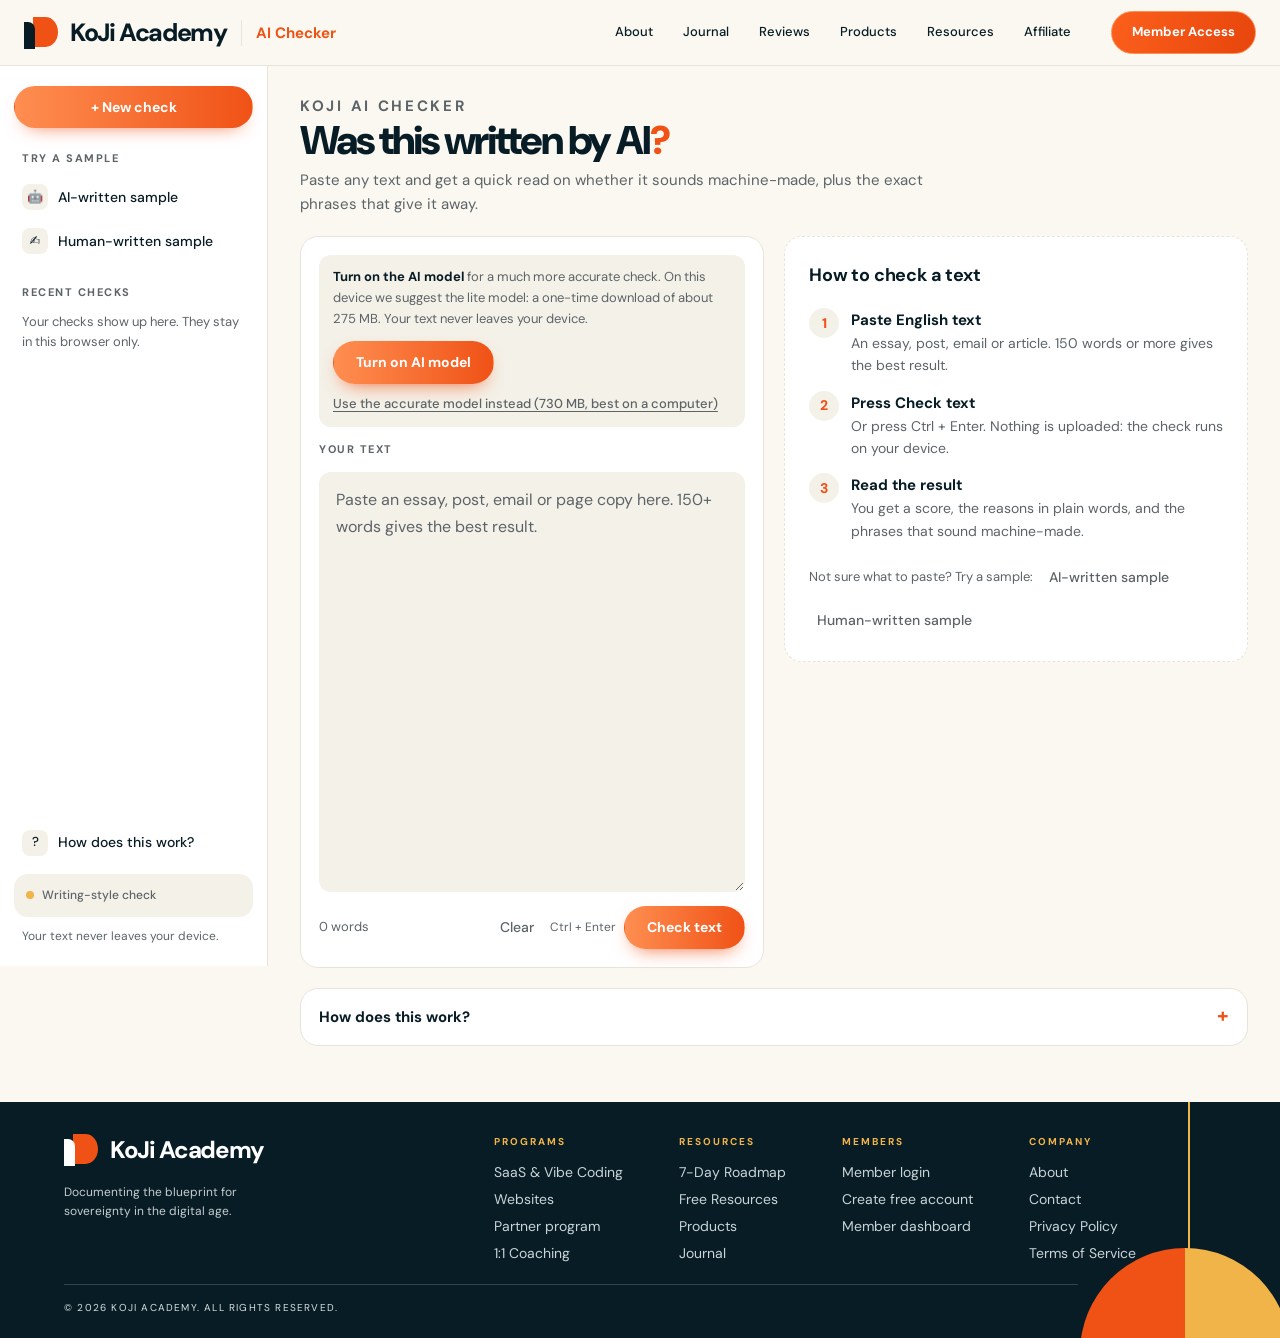
==== commit 64595540: "Make the AI model status and upgrade option stand out The sidebar now shows a model card (Lite or Ac" ====
--- a/browser/index.html
+++ b/browser/index.html
@@ -121,9 +121,29 @@
 .clear-hist { justify-self: start; border: 0; background: none; padding: 4px 8px; font-size: 12px; font-weight: 500; color: var(--muted); }
 .clear-hist:hover { color: var(--accent); }
 .side-foot { margin-top: auto; display: grid; gap: 10px; }
-.mode { font-size: 12px; font-weight: 500; color: var(--muted); background: var(--sunk); border-radius: 10px; padding: 8px 10px; display: flex; align-items: center; gap: 8px; }
-.mode i { width: 7px; height: 7px; border-radius: 50%; background: var(--gold); flex: none; }
-.mode.on i { background: var(--human); }
+.mode { background: var(--sunk); border-radius: 14px; padding: 12px; display: grid; gap: 10px; }
+.mc-head { display: flex; align-items: center; gap: 8px; font-size: 12px; font-weight: 500; color: var(--muted); }
+.mode i { width: 8px; height: 8px; border-radius: 50%; background: var(--gold); flex: none; }
+.mode.on i { background: var(--human); box-shadow: 0 0 0 3px var(--human-soft); }
+.mc-name { display: flex; align-items: center; justify-content: space-between; gap: 6px; font-size: 14px; white-space: nowrap; font-weight: 800; letter-spacing: -0.02em; }
+.mc-badge { font-size: 11px; font-weight: 700; letter-spacing: 0; border-radius: 99px; padding: 3px 9px; white-space: nowrap; }
+.mc-badge.lite { background: var(--mid-soft); color: var(--mid); }
+.mc-badge.full { background: var(--human-soft); color: var(--human); }
+.mc-up { width: 100%; display: grid; gap: 2px; text-align: left; border: 0; border-radius: 12px; padding: 10px 12px; background: linear-gradient(110deg, #fc601c, #e7450c); color: #ffffff; box-shadow: 0 10px 20px -12px var(--accent); position: relative; overflow: hidden; }
+.mc-up:hover { border-color: transparent; transform: translateY(-1px); }
+.mc-up b { font-size: 14px; }
+.mc-up small { font-size: 11px; font-weight: 500; opacity: .9; }
+.mc-up::after { content: ""; position: absolute; inset: 0; background: linear-gradient(100deg, transparent 30%, rgba(255,255,255,.28) 50%, transparent 70%); transform: translateX(-100%); animation: shine 3.5s ease-in-out infinite; }
+@keyframes shine { 0%, 60% { transform: translateX(-100%); } 100% { transform: translateX(100%); } }
+.mc-up.down { background: none; color: var(--muted); box-shadow: none; padding: 0; font-weight: 500; }
+.mc-up.down::after { display: none; }
+.mc-up.down b { font-size: 12px; font-weight: 500; text-decoration: underline; text-underline-offset: 3px; }
+.mc-up.down small { display: none; }
+.upsell { display: flex; align-items: center; gap: 12px; flex-wrap: wrap; border: 1px solid var(--accent-2); background: linear-gradient(110deg, var(--ai-soft), var(--surface) 70%); border-radius: 14px; padding: 12px 14px; }
+.upsell .up-ico { width: 34px; height: 34px; border-radius: 10px; background: linear-gradient(135deg, var(--accent-2), var(--accent)); color: #ffffff; display: grid; place-items: center; font-size: 17px; flex: none; }
+.upsell p { margin: 0; flex: 1 1 220px; font-size: 13px; color: var(--muted); }
+.upsell p b { color: var(--fg); display: block; font-size: 14px; }
+.upsell .x { border: 0; background: none; padding: 4px 6px; color: var(--muted); font-size: 18px; line-height: 1; }
 .privacy { font-size: 12px; color: var(--muted); margin: 0; padding: 0 8px; }
 
 /* Main */
@@ -208,7 +228,7 @@
 .lm p b { color: var(--fg); }
 .lm button { flex: none; }
 .lm .lm-alt { justify-self: start; padding: 0; font-size: 13px; text-decoration: underline; text-underline-offset: 3px; }
-.lm-switch { justify-self: start; padding: 0 8px; font-size: 12px; text-align: left; }
+
 .prog { height: 6px; background: var(--line); border-radius: 99px; overflow: hidden; }
 .prog i { display: block; height: 100%; width: 0; border-radius: 99px; background: linear-gradient(90deg, var(--accent-2), var(--accent)); transition: width .2s ease; }
 
@@ -235,7 +255,7 @@
   .kbd { display: none; }
 }
 @media (max-width: 560px) { .signals { grid-template-columns: minmax(0, 1fr); } .headline { grid-template-columns: minmax(0, 1fr); gap: 10px; } .count { flex: 1 0 100%; } .bar-row .go { flex: 1 0 100%; order: 9; } }
-@media (prefers-reduced-motion: reduce) { .scale b, .meter i, .side { transition: none; } }
+@media (prefers-reduced-motion: reduce) { .scale b, .meter i, .side { transition: none; } .mc-up::after { animation: none; display: none; } }
 </style>
 </head>
 <body>
@@ -278,8 +298,11 @@
 
     <div class="side-foot">
       <button class="nav" id="helpBtn" type="button"><span class="ico" aria-hidden="true">?</span>How does this work?</button>
-      <div class="mode" id="mode"><i></i><span id="modeText">Writing-style check</span></div>
-      <button class="link lm-switch" id="lmSwitch" type="button" hidden></button>
+      <div class="mode" id="mode">
+        <div class="mc-head"><i></i><span id="modeText">Writing-style check</span></div>
+        <div class="mc-name" id="mcName" hidden></div>
+        <button class="mc-up" id="lmSwitch" type="button" hidden></button>
+      </div>
       <p class="privacy" id="privacy">Your text never leaves your device.</p>
     </div>
   </aside>
@@ -298,6 +321,12 @@
 
     <div class="work">
       <div class="card">
+        <div class="upsell" id="upsell" hidden>
+          <span class="up-ico" aria-hidden="true">⚡</span>
+          <p><b>Upgrade to the Accurate AI model</b>Catches more AI text: 98% accuracy in our tests, up from 93% with Lite. One-time download of about 730 MB.</p>
+          <button class="go" id="upBtn" type="button">Upgrade</button>
+          <button class="x" id="upX" type="button" aria-label="Dismiss">×</button>
+        </div>
         <div class="lm" id="lmBox" hidden>
           <div class="lm-row">
             <p id="lmMsg"><b>Turn on the AI model</b> for a much more accurate check. It runs inside your browser, so your text still never leaves your device. One-time download of about 275 MB.</p>
@@ -703,7 +732,7 @@
   if (lm) { lm.terminate(); lm = null; }
   lmKey = key;
   const M = LMMODELS[key];
-  $("lmBox").hidden = false; $("lmAlt").hidden = true; $("lmSwitch").hidden = true;
+  $("lmBox").hidden = false; $("lmAlt").hidden = true; $("lmSwitch").hidden = true; $("mcName").hidden = true; $("upsell").hidden = true;
   $("lmBtn").disabled = true; $("lmBtn").textContent = "Loading…"; $("lmProg").hidden = false; $("lmBar").style.width = "0%";
   $("mode").classList.remove("on"); $("modeText").textContent = "Writing-style check";
   const cached = await lmCached(key);
@@ -739,11 +768,18 @@
       // Ask the browser not to clear the saved model when disk space runs low.
       try { navigator.storage?.persist?.(); } catch (e) { /* not supported */ }
       $("lmBox").hidden = true;
-      $("mode").classList.add("on"); $("modeText").textContent = `AI model on (${M.label.toLowerCase()}) · saved in this browser`;
+      $("mode").classList.add("on"); $("modeText").textContent = "AI model on · saved in this browser";
+      $("mcName").innerHTML = key === "full" ? `Accurate model <span class="mc-badge full">98% accuracy</span>` : `Lite model <span class="mc-badge lite">93% accuracy</span>`;
+      $("mcName").hidden = false;
       const other = key === "full" ? "lite" : "full";
-      $("lmSwitch").textContent = other === "full" ? `Switch to the accurate model (${mb("full")} MB)` : `Switch to the lite model (${mb("lite")} MB)`;
+      $("lmSwitch").className = other === "full" ? "mc-up" : "mc-up down";
+      $("lmSwitch").innerHTML = other === "full"
+        ? `<b>⚡ Upgrade to Accurate</b><small>Catches more AI text · ${mb("full")} MB, one time</small>`
+        : `<b>Use the lite model instead (${mb("lite")} MB)</b>`;
       $("lmSwitch").onclick = () => loadLM(other);
       $("lmSwitch").hidden = false;
+      let dismissed = false; try { dismissed = localStorage.getItem("checkai.upsell") === "no"; } catch (e) { /* storage blocked */ }
+      $("upsell").hidden = !(key === "lite" && LM_SUGGEST === "full" && !dismissed);
       if ($("txt").value.trim()) run();
     } else if (m.type === "result" || m.type === "error") {
       const job = lmJobs.get(m.id);
@@ -813,6 +849,8 @@
 $("pHu").onclick = () => sample(SAMPLE_HUMAN);
 $("clear").onclick = () => { $("txt").value = ""; updateCount(); reset(); $("txt").focus(); };
 $("new").onclick = () => { $("txt").value = ""; updateCount(); reset(); closeMenu(); $("txt").focus(); };
+$("upBtn").onclick = () => loadLM("full");
+$("upX").onclick = () => { $("upsell").hidden = true; try { localStorage.setItem("checkai.upsell", "no"); } catch (e) { /* storage blocked */ } };
 $("helpBtn").onclick = () => { closeMenu(); $("how").open = true; $("how").scrollIntoView({behavior: "smooth", block: "start"}); };
 $("txt").addEventListener("input", updateCount);
 $("txt").addEventListener("keydown", e => { if ((e.ctrlKey || e.metaKey) && e.key === "Enter") run(); });
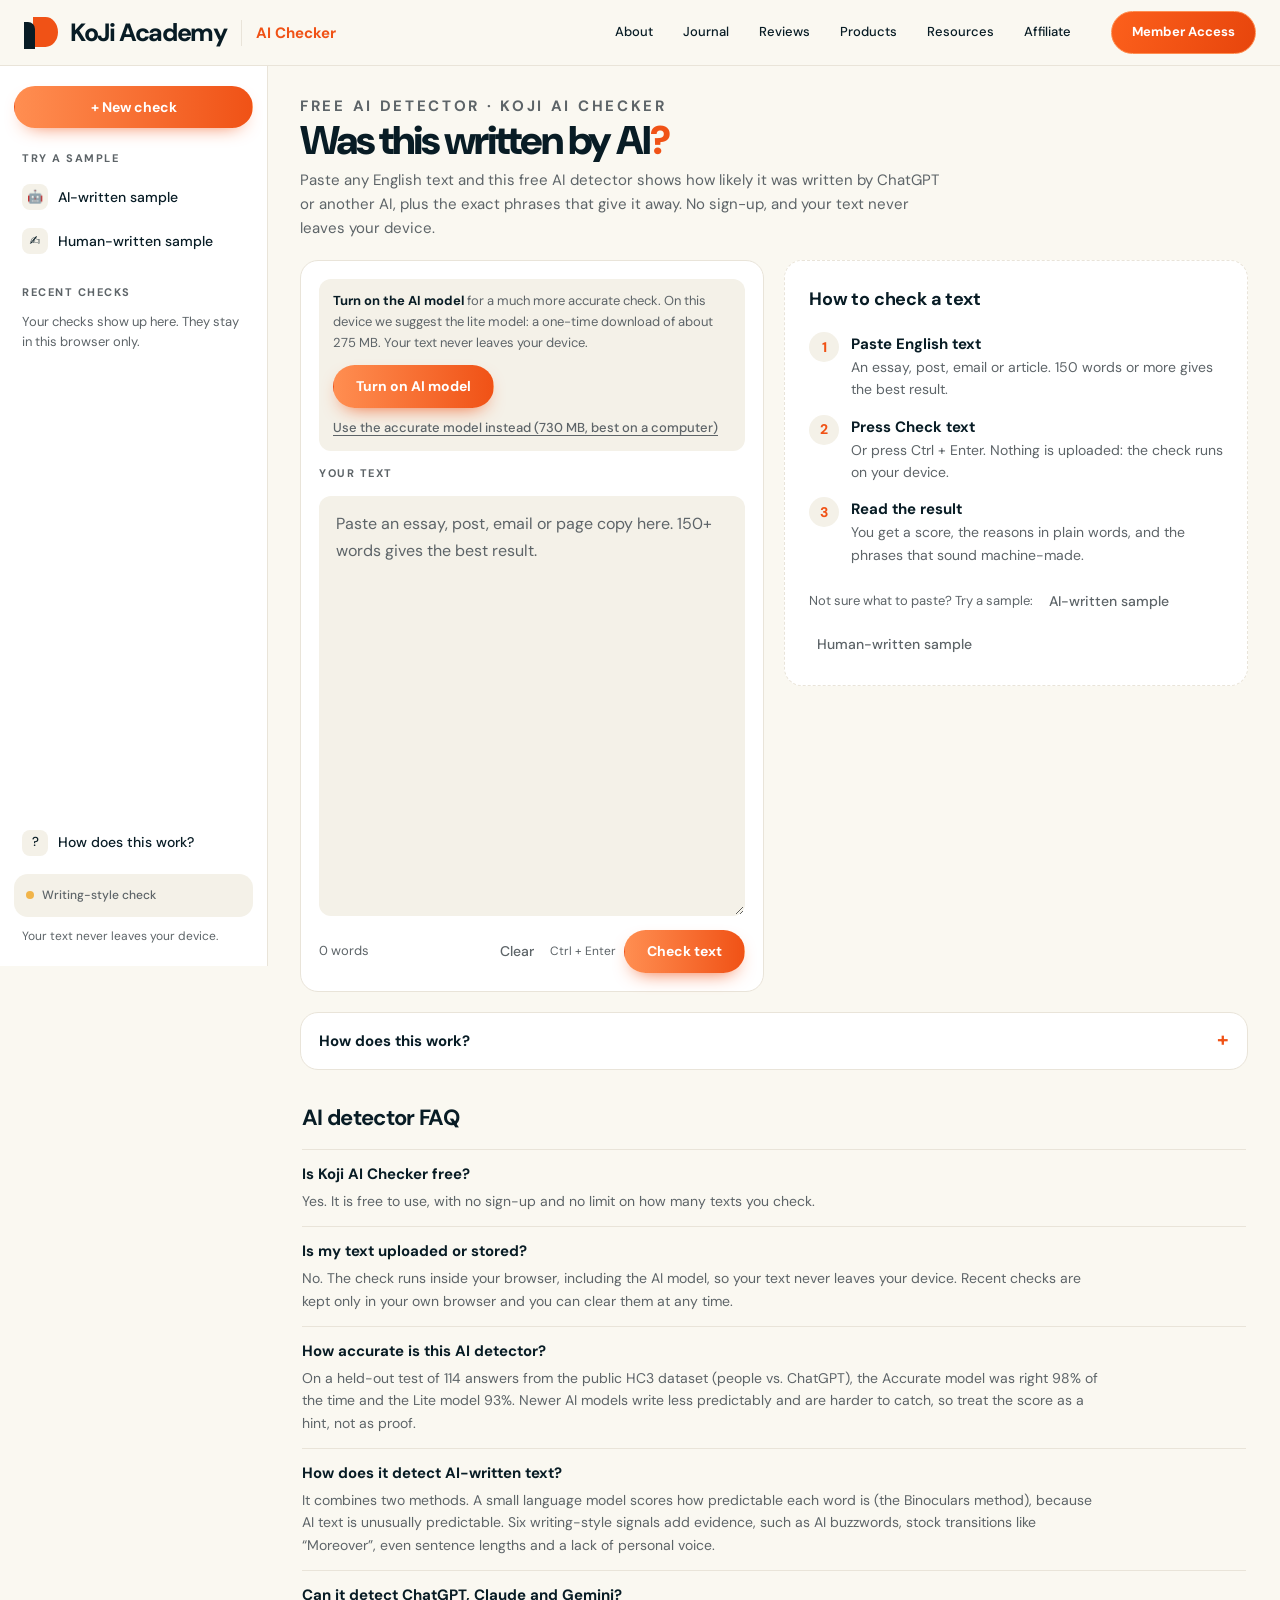
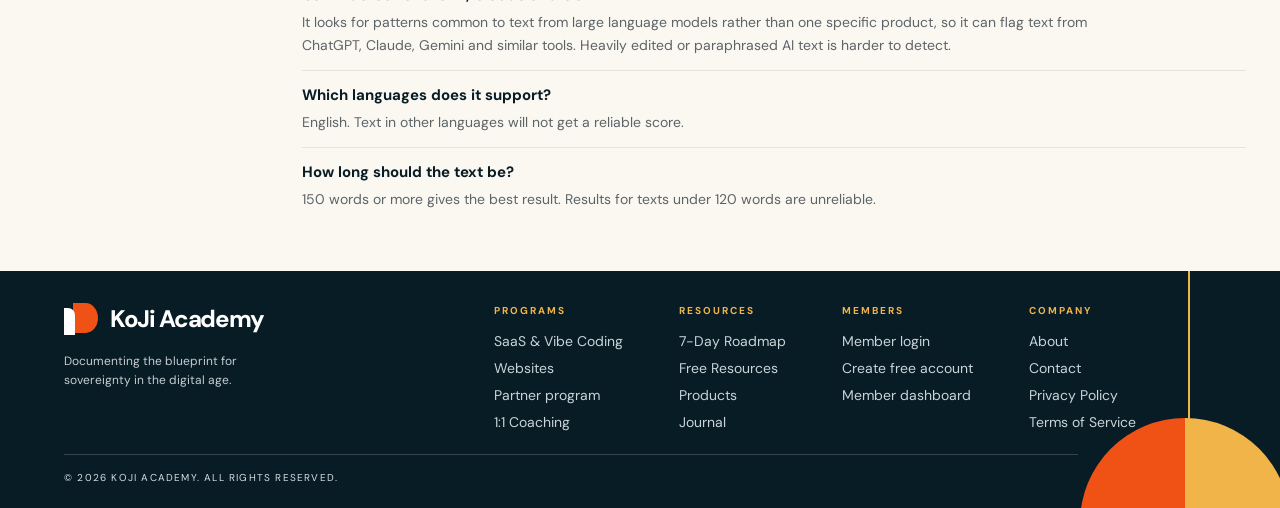
==== commit 7e1bf3e6: "Add on-page SEO: title, description, social cards, FAQ and sitemap Adds a keyword-focused title and " ====
--- a/browser/index.html
+++ b/browser/index.html
@@ -3,7 +3,26 @@
 <head>
 <meta charset="utf-8">
 <meta name="viewport" content="width=device-width, initial-scale=1, viewport-fit=cover">
-<title>Koji AI Checker</title>
+<title>Free AI Detector: Check If Text Is AI-Written | Koji AI Checker</title>
+<meta name="description" content="Free AI detector that runs in your browser. Paste English text to see how likely it was written by ChatGPT or another AI, and which phrases give it away.">
+<link rel="canonical" href="https://kojicheck.kojilaunch.com/">
+<meta name="robots" content="index, follow">
+<meta name="theme-color" content="#f05216">
+<meta property="og:type" content="website">
+<meta property="og:site_name" content="KoJi Academy">
+<meta property="og:url" content="https://kojicheck.kojilaunch.com/">
+<meta property="og:title" content="Free AI Detector: Check If Text Is AI-Written | Koji AI Checker">
+<meta property="og:description" content="Free AI detector that runs in your browser. Paste English text to see how likely it was written by ChatGPT or another AI, and which phrases give it away.">
+<meta property="og:image" content="https://kojicheck.kojilaunch.com/og.png">
+<meta property="og:image:width" content="1200">
+<meta property="og:image:height" content="630">
+<meta property="og:image:alt" content="Koji AI Checker: free AI detector that runs in your browser">
+<meta name="twitter:card" content="summary_large_image">
+<meta name="twitter:title" content="Free AI Detector: Check If Text Is AI-Written | Koji AI Checker">
+<meta name="twitter:description" content="Free AI detector that runs in your browser. Paste English text to see how likely it was written by ChatGPT or another AI, and which phrases give it away.">
+<meta name="twitter:image" content="https://kojicheck.kojilaunch.com/og.png">
+<link rel="apple-touch-icon" href="/apple-touch-icon.png">
+<script type="application/ld+json">[{"@context": "https://schema.org", "@type": "WebApplication", "name": "Koji AI Checker", "url": "https://kojicheck.kojilaunch.com/", "description": "Free AI detector that runs in your browser. Paste English text to see how likely it was written by ChatGPT or another AI, and which phrases give it away.", "applicationCategory": "UtilitiesApplication", "operatingSystem": "Any (runs in a web browser)", "browserRequirements": "Requires JavaScript", "inLanguage": "en", "isAccessibleForFree": true, "offers": {"@type": "Offer", "price": "0", "priceCurrency": "USD"}, "featureList": ["AI text detection in the browser", "No sign-up", "Text never leaves your device", "Highlights AI-like phrases and sentences", "Plain-language explanation of the result"], "publisher": {"@type": "Organization", "name": "KoJi Academy", "url": "https://kojilaunch.com/"}}, {"@context": "https://schema.org", "@type": "FAQPage", "mainEntity": [{"@type": "Question", "name": "Is Koji AI Checker free?", "acceptedAnswer": {"@type": "Answer", "text": "Yes. It is free to use, with no sign-up and no limit on how many texts you check."}}, {"@type": "Question", "name": "Is my text uploaded or stored?", "acceptedAnswer": {"@type": "Answer", "text": "No. The check runs inside your browser, including the AI model, so your text never leaves your device. Recent checks are kept only in your own browser and you can clear them at any time."}}, {"@type": "Question", "name": "How accurate is this AI detector?", "acceptedAnswer": {"@type": "Answer", "text": "On a held-out test of 114 answers from the public HC3 dataset (people vs. ChatGPT), the Accurate model was right 98% of the time and the Lite model 93%. Newer AI models write less predictably and are harder to catch, so treat the score as a hint, not as proof."}}, {"@type": "Question", "name": "How does it detect AI-written text?", "acceptedAnswer": {"@type": "Answer", "text": "It combines two methods. A small language model scores how predictable each word is (the Binoculars method), because AI text is unusually predictable. Six writing-style signals add evidence, such as AI buzzwords, stock transitions like \"Moreover\", even sentence lengths and a lack of personal voice."}}, {"@type": "Question", "name": "Can it detect ChatGPT, Claude and Gemini?", "acceptedAnswer": {"@type": "Answer", "text": "It looks for patterns common to text from large language models rather than one specific product, so it can flag text from ChatGPT, Claude, Gemini and similar tools. Heavily edited or paraphrased AI text is harder to detect."}}, {"@type": "Question", "name": "Which languages does it support?", "acceptedAnswer": {"@type": "Answer", "text": "English. Text in other languages will not get a reliable score."}}, {"@type": "Question", "name": "How long should the text be?", "acceptedAnswer": {"@type": "Answer", "text": "150 words or more gives the best result. Results for texts under 120 words are unreliable."}}]}]</script>
 <link rel="icon" href="data:image/svg+xml,%3Csvg xmlns='http://www.w3.org/2000/svg' viewBox='0 0 40 37'%3E%3Cpath d='M10 0h12a17.5 17.5 0 0 1 0 35H10z' fill='%23f05216'/%3E%3Cpath d='M0 6h4a9 9 0 0 1 9 9v22H0z' fill='%23081c25'/%3E%3C/svg%3E">
 <link rel="stylesheet" href="https://fonts.googleapis.com/css2?family=DM+Sans:opsz,wght@9..40,400;9..40,500;9..40,700;9..40,800;9..40,900&display=swap">
 <style>
@@ -85,6 +104,11 @@
 .foot-col a { font-size: 14px; line-height: 1.3; color: #c9d4d8; text-decoration: none; }
 .foot-col a:hover { color: #ffffff; }
 .foot-bottom { border-top: 1px solid #79878b60; padding-top: 15px; width: 88%; font-size: 10px; text-transform: uppercase; letter-spacing: .12em; color: #d6dfe2; }
+.faq { display: grid; gap: 14px; padding: 4px 2px; }
+.faq h2 { margin: 6px 0 0; font-size: 22px; letter-spacing: -0.03em; }
+.faq .qa { display: grid; gap: 4px; border-top: 1px solid var(--line); padding-top: 12px; }
+.faq h3 { margin: 0; font-size: 15px; }
+.faq p { margin: 0; color: var(--muted); font-size: 14px; max-width: 80ch; }
 .eyebrow { font-size: 12px; font-weight: 700; letter-spacing: .18em; text-transform: uppercase; color: var(--accent); margin: 0 0 8px; }
 @media (max-width: 1100px) { .site-links { gap: 0; } .site-links a { padding: 10px 8px; } }
 @media (max-width: 899px) {
@@ -105,7 +129,7 @@
 .new { width: 100%; background: linear-gradient(90deg, var(--accent-2), var(--accent)); border-color: transparent; color: #ffffff; box-shadow: 0 8px 20px -12px var(--accent); }
 .new:hover { border-color: transparent; filter: brightness(1.05); }
 .group { display: grid; gap: 2px; }
-.group h2 { font-size: 11px; font-weight: 700; letter-spacing: 0.14em; text-transform: uppercase; color: var(--muted); margin: 0 0 6px; padding: 0 8px; }
+.group .h { font-size: 11px; font-weight: 700; letter-spacing: 0.14em; text-transform: uppercase; color: var(--muted); margin: 0 0 6px; padding: 0 8px; }
 .nav { display: flex; align-items: center; gap: 10px; width: 100%; text-align: left; border: 0; border-radius: 10px; background: none; padding: 8px; font-weight: 500; color: var(--fg); min-width: 0; }
 .nav:hover { background: var(--sunk); }
 .nav .ico { width: 26px; height: 26px; border-radius: 8px; background: var(--sunk); display: grid; place-items: center; font-size: 13px; flex: none; }
@@ -176,7 +200,7 @@
 .steps b { color: var(--fg); display: block; font-size: 15px; }
 .try { display: flex; flex-wrap: wrap; gap: 8px; align-items: center; font-size: 13px; color: var(--muted); }
 .summary { display: grid; gap: 8px; }
-.summary h3 { margin: 0; font-size: 18px; line-height: 1.35; letter-spacing: -0.01em; }
+.summary .sum-h { margin: 0; font-weight: 700; font-size: 18px; line-height: 1.35; letter-spacing: -0.01em; }
 .reasons { margin: 0; padding-left: 20px; display: grid; gap: 4px; font-size: 14px; }
 .reasons li::marker { color: var(--accent); }
 .hint { margin: 0; font-size: 12px; color: var(--muted); }
@@ -284,13 +308,13 @@
     <button class="new" id="new" type="button">+ New check</button>
 
     <div class="group">
-      <h2>Try a sample</h2>
+      <p class="h">Try a sample</p>
       <button class="nav" id="sAi" type="button"><span class="ico" aria-hidden="true">🤖</span>AI-written sample</button>
       <button class="nav" id="sHu" type="button"><span class="ico" aria-hidden="true">✍️</span>Human-written sample</button>
     </div>
 
     <div class="group">
-      <h2>Recent checks</h2>
+      <p class="h">Recent checks</p>
       <ul class="hist" id="hist"></ul>
       <p class="empty-hist" id="histEmpty">Your checks show up here. They stay in this browser only.</p>
       <button class="clear-hist" id="histClear" type="button" hidden>Clear history</button>
@@ -314,9 +338,9 @@
     </div>
 
     <div class="intro">
-      <p class="eyebrow">Koji AI Checker</p>
+      <p class="eyebrow">Free AI detector · Koji AI Checker</p>
       <h1>Was this written by AI<span>?</span></h1>
-      <p>Paste any text and get a quick read on whether it sounds machine-made, plus the exact phrases that give it away.</p>
+      <p>Paste any English text and this free AI detector shows how likely it was written by ChatGPT or another AI, plus the exact phrases that give it away. No sign-up, and your text never leaves your device.</p>
     </div>
 
     <div class="work">
@@ -370,7 +394,7 @@
             </div>
           </div>
           <div class="summary">
-            <h3 id="sumHead"></h3>
+            <p class="sum-h" id="sumHead"></p>
             <ul class="reasons" id="reasons"></ul>
           </div>
           <div id="notes"></div>
@@ -409,6 +433,17 @@
         <li><b>Second opinion.</b> Compare with <a href="https://gptzero.me" target="_blank" rel="noopener">GPTZero</a> or <a href="https://copyleaks.com/ai-content-detector" target="_blank" rel="noopener">Copyleaks</a>. If tools disagree, nobody knows for sure.</li>
       </ul>
     </details>
+
+    <section class="faq" aria-labelledby="faqTitle">
+      <h2 id="faqTitle">AI detector FAQ</h2>
+      <div class="qa"><h3>Is Koji AI Checker free?</h3><p>Yes. It is free to use, with no sign-up and no limit on how many texts you check.</p></div>
+      <div class="qa"><h3>Is my text uploaded or stored?</h3><p>No. The check runs inside your browser, including the AI model, so your text never leaves your device. Recent checks are kept only in your own browser and you can clear them at any time.</p></div>
+      <div class="qa"><h3>How accurate is this AI detector?</h3><p>On a held-out test of 114 answers from the public HC3 dataset (people vs. ChatGPT), the Accurate model was right 98% of the time and the Lite model 93%. Newer AI models write less predictably and are harder to catch, so treat the score as a hint, not as proof.</p></div>
+      <div class="qa"><h3>How does it detect AI-written text?</h3><p>It combines two methods. A small language model scores how predictable each word is (the Binoculars method), because AI text is unusually predictable. Six writing-style signals add evidence, such as AI buzzwords, stock transitions like “Moreover”, even sentence lengths and a lack of personal voice.</p></div>
+      <div class="qa"><h3>Can it detect ChatGPT, Claude and Gemini?</h3><p>It looks for patterns common to text from large language models rather than one specific product, so it can flag text from ChatGPT, Claude, Gemini and similar tools. Heavily edited or paraphrased AI text is harder to detect.</p></div>
+      <div class="qa"><h3>Which languages does it support?</h3><p>English. Text in other languages will not get a reliable score.</p></div>
+      <div class="qa"><h3>How long should the text be?</h3><p>150 words or more gives the best result. Results for texts under 120 words are unreliable.</p></div>
+    </section>
   </main>
 </div>
 <footer class="site-foot">
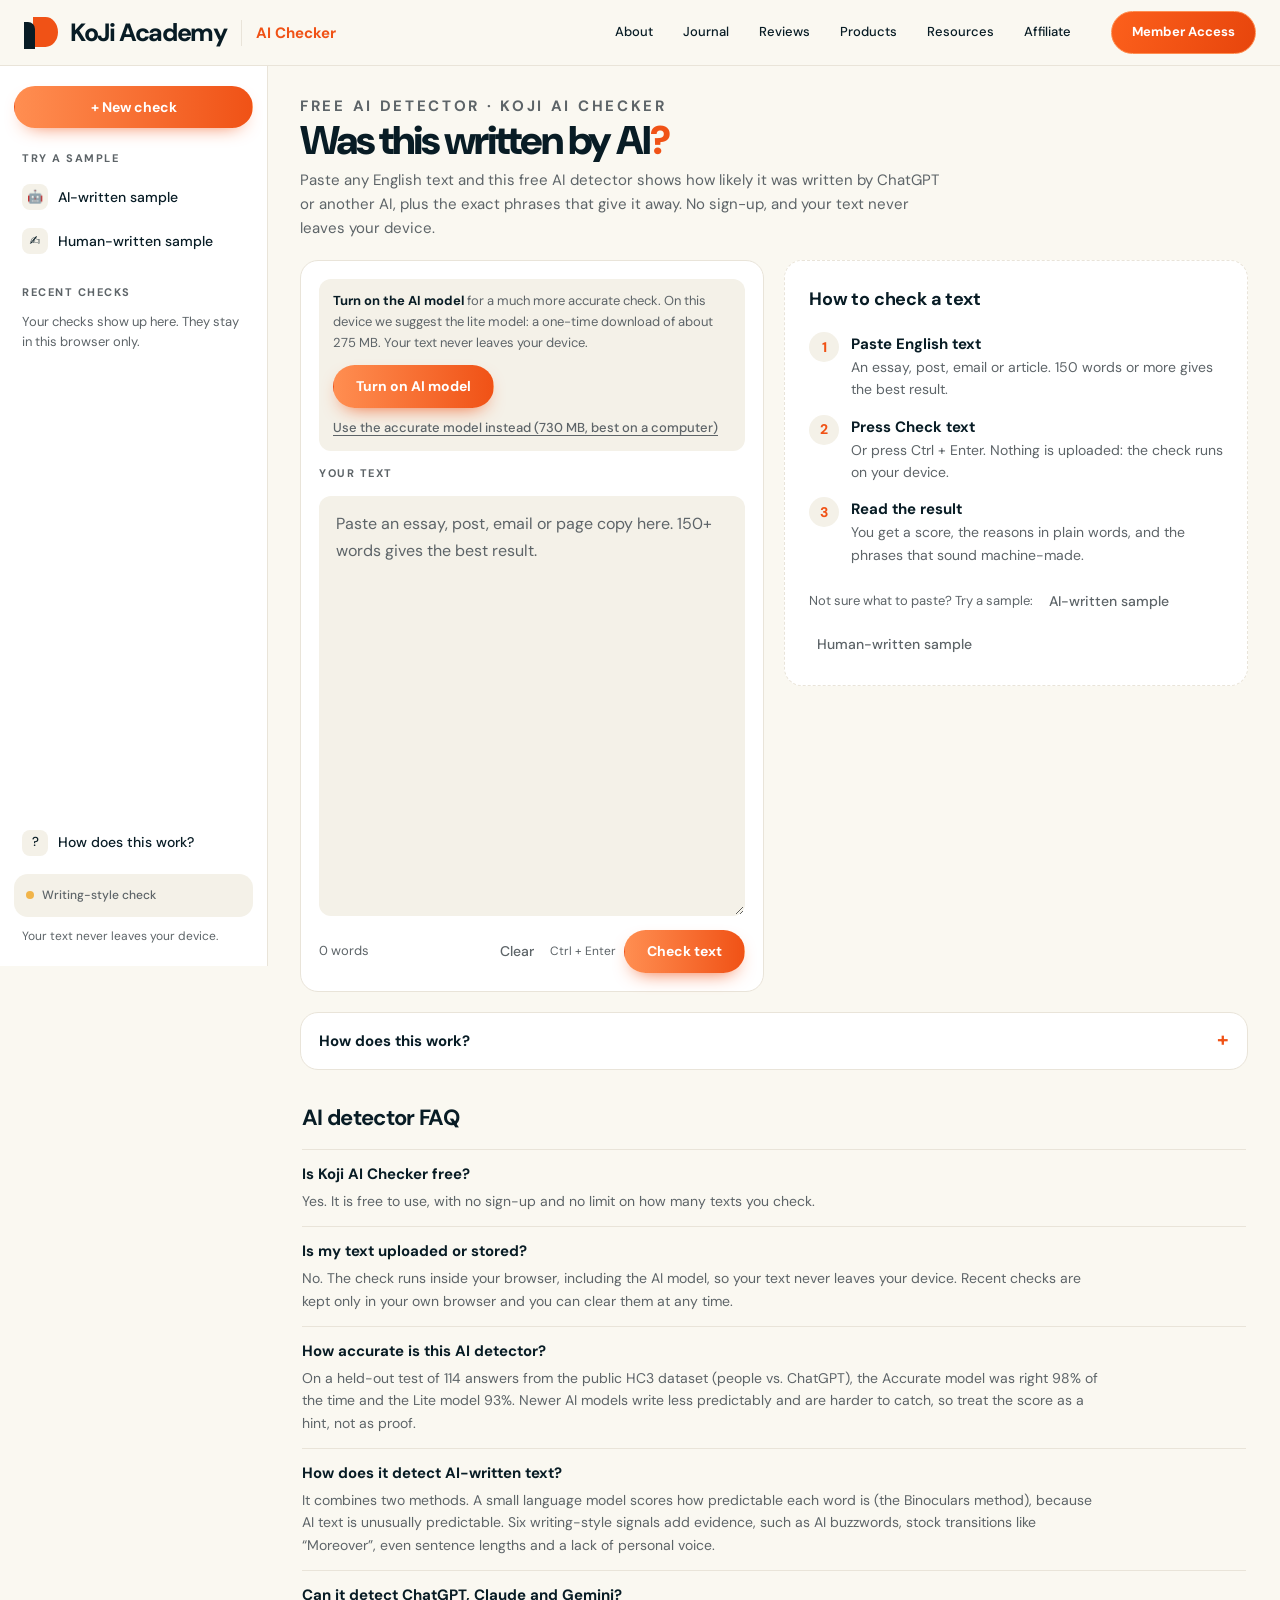
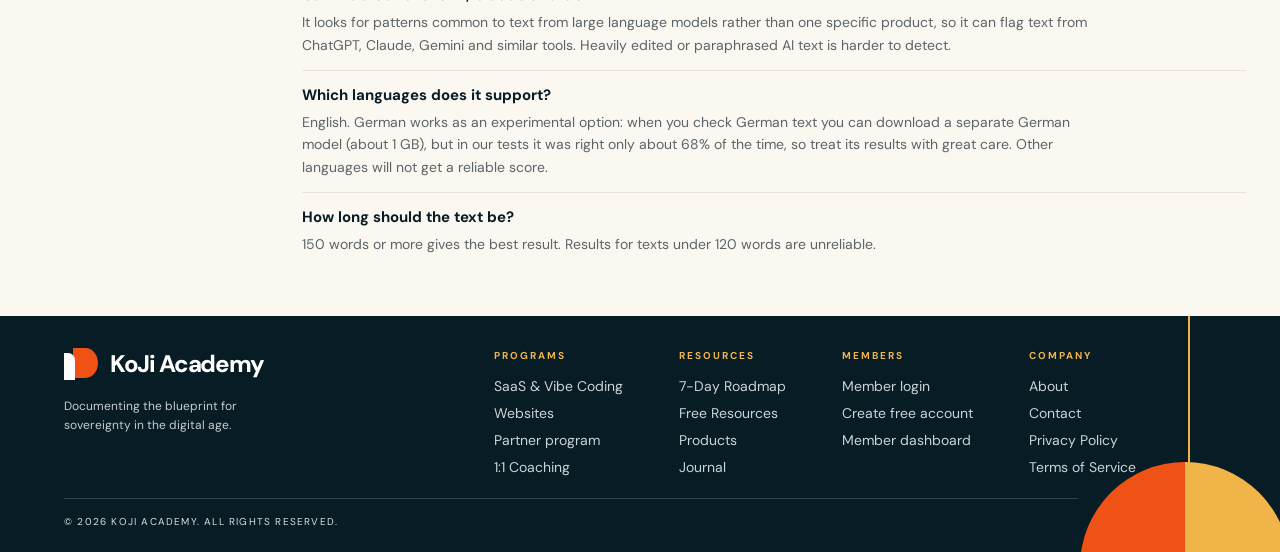
==== commit b90d9250: "Add an experimental German model (Qwen2.5-0.5B) with strong warnings German text is detected automat" ====
--- a/browser/index.html
+++ b/browser/index.html
@@ -22,7 +22,7 @@
 <meta name="twitter:description" content="Free AI detector that runs in your browser. Paste English text to see how likely it was written by ChatGPT or another AI, and which phrases give it away.">
 <meta name="twitter:image" content="https://kojicheck.kojilaunch.com/og.png">
 <link rel="apple-touch-icon" href="/apple-touch-icon.png">
-<script type="application/ld+json">[{"@context": "https://schema.org", "@type": "WebApplication", "name": "Koji AI Checker", "url": "https://kojicheck.kojilaunch.com/", "description": "Free AI detector that runs in your browser. Paste English text to see how likely it was written by ChatGPT or another AI, and which phrases give it away.", "applicationCategory": "UtilitiesApplication", "operatingSystem": "Any (runs in a web browser)", "browserRequirements": "Requires JavaScript", "inLanguage": "en", "isAccessibleForFree": true, "offers": {"@type": "Offer", "price": "0", "priceCurrency": "USD"}, "featureList": ["AI text detection in the browser", "No sign-up", "Text never leaves your device", "Highlights AI-like phrases and sentences", "Plain-language explanation of the result"], "publisher": {"@type": "Organization", "name": "KoJi Academy", "url": "https://kojilaunch.com/"}}, {"@context": "https://schema.org", "@type": "FAQPage", "mainEntity": [{"@type": "Question", "name": "Is Koji AI Checker free?", "acceptedAnswer": {"@type": "Answer", "text": "Yes. It is free to use, with no sign-up and no limit on how many texts you check."}}, {"@type": "Question", "name": "Is my text uploaded or stored?", "acceptedAnswer": {"@type": "Answer", "text": "No. The check runs inside your browser, including the AI model, so your text never leaves your device. Recent checks are kept only in your own browser and you can clear them at any time."}}, {"@type": "Question", "name": "How accurate is this AI detector?", "acceptedAnswer": {"@type": "Answer", "text": "On a held-out test of 114 answers from the public HC3 dataset (people vs. ChatGPT), the Accurate model was right 98% of the time and the Lite model 93%. Newer AI models write less predictably and are harder to catch, so treat the score as a hint, not as proof."}}, {"@type": "Question", "name": "How does it detect AI-written text?", "acceptedAnswer": {"@type": "Answer", "text": "It combines two methods. A small language model scores how predictable each word is (the Binoculars method), because AI text is unusually predictable. Six writing-style signals add evidence, such as AI buzzwords, stock transitions like \"Moreover\", even sentence lengths and a lack of personal voice."}}, {"@type": "Question", "name": "Can it detect ChatGPT, Claude and Gemini?", "acceptedAnswer": {"@type": "Answer", "text": "It looks for patterns common to text from large language models rather than one specific product, so it can flag text from ChatGPT, Claude, Gemini and similar tools. Heavily edited or paraphrased AI text is harder to detect."}}, {"@type": "Question", "name": "Which languages does it support?", "acceptedAnswer": {"@type": "Answer", "text": "English. Text in other languages will not get a reliable score."}}, {"@type": "Question", "name": "How long should the text be?", "acceptedAnswer": {"@type": "Answer", "text": "150 words or more gives the best result. Results for texts under 120 words are unreliable."}}]}]</script>
+<script type="application/ld+json">[{"@context": "https://schema.org", "@type": "WebApplication", "name": "Koji AI Checker", "url": "https://kojicheck.kojilaunch.com/", "description": "Free AI detector that runs in your browser. Paste English text to see how likely it was written by ChatGPT or another AI, and which phrases give it away.", "applicationCategory": "UtilitiesApplication", "operatingSystem": "Any (runs in a web browser)", "browserRequirements": "Requires JavaScript", "inLanguage": "en", "isAccessibleForFree": true, "offers": {"@type": "Offer", "price": "0", "priceCurrency": "USD"}, "featureList": ["AI text detection in the browser", "No sign-up", "Text never leaves your device", "Highlights AI-like phrases and sentences", "Plain-language explanation of the result"], "publisher": {"@type": "Organization", "name": "KoJi Academy", "url": "https://kojilaunch.com/"}}, {"@context": "https://schema.org", "@type": "FAQPage", "mainEntity": [{"@type": "Question", "name": "Is Koji AI Checker free?", "acceptedAnswer": {"@type": "Answer", "text": "Yes. It is free to use, with no sign-up and no limit on how many texts you check."}}, {"@type": "Question", "name": "Is my text uploaded or stored?", "acceptedAnswer": {"@type": "Answer", "text": "No. The check runs inside your browser, including the AI model, so your text never leaves your device. Recent checks are kept only in your own browser and you can clear them at any time."}}, {"@type": "Question", "name": "How accurate is this AI detector?", "acceptedAnswer": {"@type": "Answer", "text": "On a held-out test of 114 answers from the public HC3 dataset (people vs. ChatGPT), the Accurate model was right 98% of the time and the Lite model 93%. Newer AI models write less predictably and are harder to catch, so treat the score as a hint, not as proof."}}, {"@type": "Question", "name": "How does it detect AI-written text?", "acceptedAnswer": {"@type": "Answer", "text": "It combines two methods. A small language model scores how predictable each word is (the Binoculars method), because AI text is unusually predictable. Six writing-style signals add evidence, such as AI buzzwords, stock transitions like \"Moreover\", even sentence lengths and a lack of personal voice."}}, {"@type": "Question", "name": "Can it detect ChatGPT, Claude and Gemini?", "acceptedAnswer": {"@type": "Answer", "text": "It looks for patterns common to text from large language models rather than one specific product, so it can flag text from ChatGPT, Claude, Gemini and similar tools. Heavily edited or paraphrased AI text is harder to detect."}}, {"@type": "Question", "name": "Which languages does it support?", "acceptedAnswer": {"@type": "Answer", "text": "English. German works as an experimental option: when you check German text you can download a separate German model (about 1 GB), but in our tests it was right only about 68% of the time, so treat its results with great care. Other languages will not get a reliable score."}}, {"@type": "Question", "name": "How long should the text be?", "acceptedAnswer": {"@type": "Answer", "text": "150 words or more gives the best result. Results for texts under 120 words are unreliable."}}]}]</script>
 <link rel="icon" href="data:image/svg+xml,%3Csvg xmlns='http://www.w3.org/2000/svg' viewBox='0 0 40 37'%3E%3Cpath d='M10 0h12a17.5 17.5 0 0 1 0 35H10z' fill='%23f05216'/%3E%3Cpath d='M0 6h4a9 9 0 0 1 9 9v22H0z' fill='%23081c25'/%3E%3C/svg%3E">
 <link rel="stylesheet" href="https://fonts.googleapis.com/css2?family=DM+Sans:opsz,wght@9..40,400;9..40,500;9..40,700;9..40,800;9..40,900&display=swap">
 <style>
@@ -163,6 +163,13 @@
 .mc-up.down::after { display: none; }
 .mc-up.down b { font-size: 12px; font-weight: 500; text-decoration: underline; text-underline-offset: 3px; }
 .mc-up.down small { display: none; }
+.lm.de { border: 1px solid var(--gold); background: var(--mid-soft); }
+.lm.de p b { color: var(--fg); }
+.de-warn { display: flex; gap: 12px; align-items: flex-start; border: 2px solid var(--gold); background: var(--mid-soft); color: var(--fg); border-radius: 14px; padding: 12px 14px; }
+.de-warn > span { font-size: 22px; line-height: 1.2; color: var(--mid); }
+.de-warn p { margin: 0; font-size: 13px; }
+.de-warn p b:first-child { display: block; font-size: 15px; margin-bottom: 2px; }
+.mc-de { display: flex; justify-content: space-between; gap: 6px; align-items: center; font-size: 12px; font-weight: 700; white-space: nowrap; }
 .upsell { display: flex; align-items: center; gap: 12px; flex-wrap: wrap; border: 1px solid var(--accent-2); background: linear-gradient(110deg, var(--ai-soft), var(--surface) 70%); border-radius: 14px; padding: 12px 14px; }
 .upsell .up-ico { width: 34px; height: 34px; border-radius: 10px; background: linear-gradient(135deg, var(--accent-2), var(--accent)); color: #ffffff; display: grid; place-items: center; font-size: 17px; flex: none; }
 .upsell p { margin: 0; flex: 1 1 220px; font-size: 13px; color: var(--muted); }
@@ -326,6 +333,7 @@
         <div class="mc-head"><i></i><span id="modeText">Writing-style check</span></div>
         <div class="mc-name" id="mcName" hidden></div>
         <button class="mc-up" id="lmSwitch" type="button" hidden></button>
+        <div class="mc-de" id="mcDe" hidden>German model on <span class="mc-badge lite">experimental · ~68%</span></div>
       </div>
       <p class="privacy" id="privacy">Your text never leaves your device.</p>
     </div>
@@ -350,6 +358,13 @@
           <p><b>Upgrade to the Accurate AI model</b>Catches more AI text: 98% accuracy in our tests, up from 93% with Lite. One-time download of about 730 MB.</p>
           <button class="go" id="upBtn" type="button">Upgrade</button>
           <button class="x" id="upX" type="button" aria-label="Dismiss">×</button>
+        </div>
+        <div class="lm de" id="deBox" hidden>
+          <div class="lm-row">
+            <p id="deMsg"></p>
+            <button class="go" id="deBtn" type="button">Turn on German model</button>
+          </div>
+          <div class="prog" id="deProg" hidden><i id="deBar"></i></div>
         </div>
         <div class="lm" id="lmBox" hidden>
           <div class="lm-row">
@@ -385,6 +400,7 @@
         </div>
 
         <div class="card result" id="result" aria-live="polite" hidden>
+          <div class="de-warn" id="deWarn" hidden><span aria-hidden="true">⚠</span><p><b>German result: low reliability</b><span id="deWarnText"></span></p></div>
           <div class="headline">
             <div class="pct-wrap"><div class="pct" id="pct">0<small>%</small></div><span class="pct-cap">AI likelihood</span></div>
             <div>
@@ -441,7 +457,7 @@
       <div class="qa"><h3>How accurate is this AI detector?</h3><p>On a held-out test of 114 answers from the public HC3 dataset (people vs. ChatGPT), the Accurate model was right 98% of the time and the Lite model 93%. Newer AI models write less predictably and are harder to catch, so treat the score as a hint, not as proof.</p></div>
       <div class="qa"><h3>How does it detect AI-written text?</h3><p>It combines two methods. A small language model scores how predictable each word is (the Binoculars method), because AI text is unusually predictable. Six writing-style signals add evidence, such as AI buzzwords, stock transitions like “Moreover”, even sentence lengths and a lack of personal voice.</p></div>
       <div class="qa"><h3>Can it detect ChatGPT, Claude and Gemini?</h3><p>It looks for patterns common to text from large language models rather than one specific product, so it can flag text from ChatGPT, Claude, Gemini and similar tools. Heavily edited or paraphrased AI text is harder to detect.</p></div>
-      <div class="qa"><h3>Which languages does it support?</h3><p>English. Text in other languages will not get a reliable score.</p></div>
+      <div class="qa"><h3>Which languages does it support?</h3><p>English. German works as an experimental option: when you check German text you can download a separate German model (about 1 GB), but in our tests it was right only about 68% of the time, so treat its results with great care. Other languages will not get a reliable score.</p></div>
       <div class="qa"><h3>How long should the text be?</h3><p>150 words or more gives the best result. Results for texts under 120 words are unreliable.</p></div>
     </section>
   </main>
@@ -498,9 +514,9 @@
 The channel's a bit bigger now, but I still do it the same way. If you've got a quote you love, send it over. I read every single one, I promise.`;
 
 // Same lists, weights and thresholds as aicheck/heuristics.py. Keep both in sync.
-const CLICHES = ["delve","delves","delving","tapestry","testament to","it's important to note","it is important to note","it's worth noting","it is worth noting","in today's fast-paced world","in today's digital age","in today's world","ever-evolving","ever-changing","fast-paced","navigate the complexities","navigating","landscape","embark","journey","unlock","unleash","elevate","seamless","seamlessly","vibrant","plays a crucial role","plays a vital role","crucial","pivotal","foster","fostering","realm","robust","leverage","harness","empower","empowering","transformative","game-changer","game changer","cutting-edge","dive into","let's dive","a myriad of","myriad","plethora","showcase","showcasing","underscore","underscores","intricate","meticulous","meticulously","comprehensive","holistic","paramount","resonate","resonates","bustling","beacon","symphony","nestled","look no further","rest assured","not only","but also","stands as","serves as","boasts","captivating","invaluable","valuable insights","to the next level","embrace","thrive","endeavor","unwavering","profound","enhance","streamline","optimize","innovative","dynamic","whether you're","in the world of","when it comes to","a wide range of","trong thế giới","đóng vai trò quan trọng","không chỉ","mà còn","hành trình","khám phá","trải nghiệm","đầy ý nghĩa","chìa khóa","nâng tầm","lan tỏa","đa dạng","tối ưu","không thể phủ nhận","đáp ứng nhu cầu","hãy cùng","đồng hành"];
-const CONNECTORS = ["moreover","furthermore","additionally","however","overall","in addition","firstly","secondly","lastly","finally","ultimately","in conclusion","in summary","to summarize","consequently","therefore","thus","notably","importantly","as a result","on the other hand","that said","by contrast","in essence","bên cạnh đó","hơn nữa","ngoài ra","tóm lại","nhìn chung","cuối cùng","tuy nhiên"];
-const HUMAN = ["i'm","i've","i'd","i'll","don't","can't","won't","didn't","isn't","wasn't","couldn't","wouldn't","shouldn't","gonna","wanna","gotta","kinda","sorta","yeah","yep","nope","lol","lmao","haha","honestly","tbh","idk","btw","ok","okay","stuff","anyway","anyways","dunno","ugh","wow","damn","pretty much","i guess","i mean","you know","i","my","me","mình","tui","nhé","nha","nhỉ","á","thôi","chả","kiểu","ủa"];
+const CLICHES = ["delve","delves","delving","tapestry","testament to","it's important to note","it is important to note","it's worth noting","it is worth noting","in today's fast-paced world","in today's digital age","in today's world","ever-evolving","ever-changing","fast-paced","navigate the complexities","navigating","landscape","embark","journey","unlock","unleash","elevate","seamless","seamlessly","vibrant","plays a crucial role","plays a vital role","crucial","pivotal","foster","fostering","realm","robust","leverage","harness","empower","empowering","transformative","game-changer","game changer","cutting-edge","dive into","let's dive","a myriad of","myriad","plethora","showcase","showcasing","underscore","underscores","intricate","meticulous","meticulously","comprehensive","holistic","paramount","resonate","resonates","bustling","beacon","symphony","nestled","look no further","rest assured","not only","but also","stands as","serves as","boasts","captivating","invaluable","valuable insights","to the next level","embrace","thrive","endeavor","unwavering","profound","enhance","streamline","optimize","innovative","dynamic","whether you're","in the world of","when it comes to","a wide range of","trong thế giới","đóng vai trò quan trọng","không chỉ","mà còn","hành trình","khám phá","trải nghiệm","đầy ý nghĩa","chìa khóa","nâng tầm","lan tỏa","đa dạng","tối ưu","không thể phủ nhận","đáp ứng nhu cầu","hãy cùng","đồng hành","in der heutigen schnelllebigen welt","in der heutigen zeit","in der heutigen digitalen welt","spielt eine entscheidende rolle","spielt eine wichtige rolle","spielen eine entscheidende rolle","von entscheidender bedeutung","es ist wichtig zu beachten","es ist erwähnenswert","nahtlos","maßgeschneidert","maßgeschneiderte","ganzheitlich","ganzheitliche","vielfältige","eine breite palette","eine vielzahl von","tauchen sie ein","tauche ein","eintauchen","entdecken sie","unverzichtbar","unverzichtbare","bereichern","zeugnis für","nicht nur","sondern auch","innovative","innovativen","revolutionieren","auf die nächste stufe","auf ein neues level","inspirierend","inspirierende","eindrucksvolle","tiefgründig","tiefgründiges","bedeutungsvoll","bedeutungsvolles","facettenreich","atemberaubend","atemberaubende","unvergesslich","unvergessliche","egal ob","wenn es um","in der welt der","verlässlicher begleiter","das volle potenzial","ihr volles potenzial"];
+const CONNECTORS = ["moreover","furthermore","additionally","however","overall","in addition","firstly","secondly","lastly","finally","ultimately","in conclusion","in summary","to summarize","consequently","therefore","thus","notably","importantly","as a result","on the other hand","that said","by contrast","in essence","bên cạnh đó","hơn nữa","ngoài ra","tóm lại","nhìn chung","cuối cùng","tuy nhiên","darüber hinaus","außerdem","zudem","des weiteren","ferner","zusätzlich","allerdings","jedoch","insgesamt","zusammenfassend","abschließend","letztendlich","schließlich","folglich","somit","erstens","zweitens","drittens","nichtsdestotrotz","im gegensatz dazu","andererseits","infolgedessen"];
+const HUMAN = ["i'm","i've","i'd","i'll","don't","can't","won't","didn't","isn't","wasn't","couldn't","wouldn't","shouldn't","gonna","wanna","gotta","kinda","sorta","yeah","yep","nope","lol","lmao","haha","honestly","tbh","idk","btw","ok","okay","stuff","anyway","anyways","dunno","ugh","wow","damn","pretty much","i guess","i mean","you know","i","my","me","mình","tui","nhé","nha","nhỉ","á","thôi","chả","kiểu","ủa","ich","mein","meine","mir","mich","halt","eigentlich","ehrlich gesagt","irgendwie","naja","na ja","krass","echt","keine ahnung","oder so","gell","hab","gibt's","geht's","ne"];
 const WEIGHTS = {burstiness: .22, cliches: .28, connectors: .15, human_voice: .17, diversity: .09, repetition: .09};
 const LABELS = {burstiness: "Even sentence lengths", cliches: "AI buzzwords", connectors: "Stock transitions", human_voice: "No personal voice", diversity: "Repeated vocabulary", repetition: "Repeated phrases"};
 
@@ -583,6 +599,10 @@
   // when the text as a whole shows AI signs; otherwise a human text would list "AI-like" sentences.
   if (r.ai_probability < .4) r = {...r, sentences: r.sentences.map(s => ({...s, ai_probability: null}))};
   const p = Math.round(r.ai_probability * 100);
+  $("deWarn").hidden = r.lang !== "de";
+  if (r.lang === "de") $("deWarnText").innerHTML = r.model
+    ? "German support is <b>experimental</b>. In our tests this model was right only about 2 times in 3 and wrongly flagged about 1 in 5 texts written by people. Never treat this result as evidence on its own."
+    : "German support is <b>experimental</b>, and without the German AI model only the writing-style signals ran. They rarely catch German AI text, so this result says very little.";
   $("placeholder").hidden = true;
   $("result").hidden = false;
   $("pct").innerHTML = p + "<small>%</small>";
@@ -634,6 +654,7 @@
 }
 
 function reset() {
+  if (!deLoading) $("deBox").hidden = true;
   $("result").hidden = true; $("placeholder").hidden = false; $("err").hidden = true;
   renderHistory();
 }
@@ -677,12 +698,27 @@
          threshold: 0.732, scale: 0.048, size: 730e6},
   lite: {label: "Lite", observer: "onnx-community/SmolLM2-135M-ONNX", performer: "HuggingFaceTB/SmolLM2-135M-Instruct",
          threshold: 0.753, scale: 0.038, size: 275e6},
+  // Experimental German model. On 222 held-out German texts it was right only ~68% of the time and flagged ~1 in 5
+  // human texts, so its results always carry a warning. Smaller window: its vocabulary is 3x larger.
+  de:   {label: "German (experimental)", observer: "onnx-community/Qwen2.5-0.5B", performer: "onnx-community/Qwen2.5-0.5B-Instruct",
+         threshold: 0.831, scale: 0.030, size: 1024e6, window: 128},
 };
 const LMKEY = "checkai.lm";
 let lm = null;      // set to the worker once the model is ready
 let lmKey = null;   // "full" or "lite": the model that is loaded or loading
 const sigmoid = x => 1 / (1 + Math.exp(-Math.max(-60, Math.min(60, x))));
-const lmProb = b => sigmoid((LMMODELS[lmKey].threshold - b) / LMMODELS[lmKey].scale);
+const lmProb = (b, key = lmKey) => sigmoid((LMMODELS[key].threshold - b) / LMMODELS[key].scale);
+let deLM = null;    // the German worker once it is ready
+let deLoading = false;
+// German if common German function words dominate (tested on 1,971 German texts: 1,964 recognised).
+const DE_WORDS = new Set("der die das und ist nicht ich sie es ein eine einen mit sich auf für den dem von zu im auch als wird werden sind wir haben hat noch nach bei aus wie oder aber wenn so".split(" "));
+const EN_WORDS = new Set("the and is of to in that it for was with as on are be this by not".split(" "));
+function detectLang(t) {
+  const w = t.toLowerCase().match(/[a-zäöüß]+/g) || [];
+  if (w.length < 15) return "en";
+  const de = w.filter(x => DE_WORDS.has(x)).length / w.length, en = w.filter(x => EN_WORDS.has(x)).length / w.length;
+  return de >= .12 && en < de / 3 ? "de" : "en";
+}
 // Phones and low-memory computers get the lite model suggested first.
 const LM_SUGGEST = (navigator.deviceMemory && navigator.deviceMemory <= 4) || matchMedia("(max-width: 700px)").matches ? "lite" : "full";
 const mb = key => Math.round(LMMODELS[key].size / 1e6);
@@ -739,8 +775,35 @@
     }
   } catch (e) { postMessage({type: "error", id: m.id, message: String(e && e.message || e)}); }
 };`;
-const lmJobs = new Map(); let lmSeq = 0;
-function lmCall(msg) { return new Promise((resolve, reject) => { const id = ++lmSeq; lmJobs.set(id, {resolve, reject}); lm.postMessage({...msg, id}); }); }
+let lmSeq = 0;
+function lmCall(w, msg) { return new Promise((resolve, reject) => { const id = ++lmSeq; w.jobs.set(id, {resolve, reject}); w.postMessage({...msg, id}); }); }
+
+// Start a model in a background worker. Calls progress(got, all), ready(worker) or fail(message).
+function spawnLM(key, {progress, ready, fail}) {
+  const M = LMMODELS[key], files = {};
+  let w;
+  try { w = new Worker(URL.createObjectURL(new Blob([LM_WORKER], {type: "text/javascript"})), {type: "module"}); }
+  catch (e) { fail("this browser cannot run it in the background"); return null; }
+  w.jobs = new Map();
+  w.onerror = e => { e.preventDefault(); w.terminate(); fail(e.message || "background worker failed"); };
+  w.onmessage = ({data: m}) => {
+    if (m.type === "progress") {
+      files[m.key] = [m.loaded, m.total];
+      const v = Object.values(files);
+      progress(v.reduce((a, x) => a + x[0], 0), Math.max(M.size, v.reduce((a, x) => a + x[1], 0)));
+    } else if (m.type === "ready") {
+      // Ask the browser not to clear the saved model when disk space runs low.
+      try { navigator.storage?.persist?.(); } catch (e) { /* not supported */ }
+      ready(w);
+    } else if (m.type === "result" || m.type === "error") {
+      const job = w.jobs.get(m.id);
+      if (job) { w.jobs.delete(m.id); m.type === "result" ? job.resolve(m) : job.reject(new Error(m.message)); }
+      else if (m.type === "error") { w.terminate(); fail(m.message); }
+    }
+  };
+  w.postMessage({type: "load", cfg: {...LMCFG, window: M.window || LMCFG.window, observer: M.observer, performer: M.performer}});
+  return w;
+}
 
 // Is this model already saved in this browser? true / false, or null when the browser cannot save it (e.g. some private windows).
 async function lmCached(key) {
@@ -774,10 +837,7 @@
   $("lmMsg").innerHTML = cached ? "<b>Loading the AI model saved in this browser…</b> No download needed."
     : cached === null ? "<b>Starting the download…</b> This browser window cannot save files (private mode?), so the model will download again next time."
     : "<b>Starting the download…</b>";
-  const files = {};
-  let w;
   const fail = msg => {
-    if (w) w.terminate();
     lm = null;
     $("lmProg").hidden = true; $("lmBtn").disabled = false; $("lmBtn").textContent = "Try again";
     $("lmBtn").onclick = () => loadLM(key);
@@ -785,23 +845,17 @@
     $("lmAlt").onclick = () => key === "full" ? loadLM("lite") : offerLM();
     $("lmMsg").innerHTML = `<b>The AI model could not load</b> (${html(msg)}). Writing-style signals still work.`;
   };
-  try { w = new Worker(URL.createObjectURL(new Blob([LM_WORKER], {type: "text/javascript"})), {type: "module"}); }
-  catch (e) { return fail("this browser cannot run it in the background"); }
-  w.onerror = e => { e.preventDefault(); fail(e.message || "background worker failed"); };
-  w.onmessage = ({data: m}) => {
-    if (m.type === "progress") {
-      files[m.key] = [m.loaded, m.total];
-      const v = Object.values(files), got = v.reduce((a, x) => a + x[0], 0), all = Math.max(M.size, v.reduce((a, x) => a + x[1], 0));
+  spawnLM(key, {fail,
+    progress: (got, all) => {
       $("lmBar").style.width = Math.round(got / all * 100) + "%";
       if (cached) return;
       $("lmMsg").innerHTML = got >= all * .995
         ? "<b>Almost ready:</b> starting the AI model. This can take up to a minute on slower computers."
         : `<b>Downloading the AI model…</b> ${Math.round(got / 1e6)} of ~${Math.round(all / 1e6)} MB. This only happens once.`;
-    } else if (m.type === "ready") {
+    },
+    ready: w => {
       lm = w;
       try { localStorage.setItem(LMKEY, key); } catch (e) { /* storage blocked */ }
-      // Ask the browser not to clear the saved model when disk space runs low.
-      try { navigator.storage?.persist?.(); } catch (e) { /* not supported */ }
       $("lmBox").hidden = true;
       $("mode").classList.add("on"); $("modeText").textContent = "AI model on · saved in this browser";
       $("mcName").innerHTML = key === "full" ? `Accurate model <span class="mc-badge full">98% accuracy</span>` : `Lite model <span class="mc-badge lite">93% accuracy</span>`;
@@ -815,17 +869,40 @@
       $("lmSwitch").hidden = false;
       let dismissed = false; try { dismissed = localStorage.getItem("checkai.upsell") === "no"; } catch (e) { /* storage blocked */ }
       $("upsell").hidden = !(key === "lite" && LM_SUGGEST === "full" && !dismissed);
-      if ($("txt").value.trim()) run();
-    } else if (m.type === "result" || m.type === "error") {
-      const job = lmJobs.get(m.id);
-      if (job) { lmJobs.delete(m.id); m.type === "result" ? job.resolve(m) : job.reject(new Error(m.message)); }
-      else if (m.type === "error") fail(m.message);
-    }
-  };
-  w.postMessage({type: "load", cfg: {...LMCFG, observer: M.observer, performer: M.performer}});
-}
-
-async function lmCheck(text) {
+      if ($("txt").value.trim() && detectLang(normalize($("txt").value)) === "en") run();
+    }});
+}
+
+// German: offered only when German text is checked; loads in its own worker next to the English model.
+function offerDE() {
+  if (deLM || deLoading) return;
+  $("deBox").hidden = false; $("deProg").hidden = true; $("deBtn").disabled = false; $("deBtn").textContent = "Turn on German model";
+  $("deMsg").innerHTML = `<b>German text detected.</b> You can turn on an <b>experimental</b> German AI model (one-time download of about ${mb("de")} MB). In our tests it was right only about 2 times in 3 and wrongly flagged about 1 in 5 human texts.`;
+}
+async function loadDE() {
+  if (deLM || deLoading) return;
+  deLoading = true;
+  const cached = await lmCached("de");
+  $("deBox").hidden = false; $("deBtn").disabled = true; $("deBtn").textContent = "Loading…"; $("deProg").hidden = false; $("deBar").style.width = "0%";
+  $("deMsg").innerHTML = cached ? "<b>Loading the German model saved in this browser…</b>" : "<b>Starting the download of the German model…</b>";
+  spawnLM("de", {
+    fail: msg => {
+      deLoading = false; $("deProg").hidden = true; $("deBtn").disabled = false; $("deBtn").textContent = "Try again";
+      $("deMsg").innerHTML = `<b>The German model could not load</b> (${html(msg)}). On computers with little memory it may not fit.`;
+    },
+    progress: (got, all) => {
+      $("deBar").style.width = Math.round(got / all * 100) + "%";
+      if (cached) return;
+      $("deMsg").innerHTML = got >= all * .995 ? "<b>Almost ready:</b> starting the German model. This can take a minute."
+        : `<b>Downloading the German model…</b> ${Math.round(got / 1e6)} of ~${Math.round(all / 1e6)} MB. This only happens once.`;
+    },
+    ready: w => {
+      deLM = w; deLoading = false; $("deBox").hidden = true; $("mcDe").hidden = false;
+      if ($("txt").value.trim() && detectLang(normalize($("txt").value)) === "de") run();
+    }});
+}
+
+async function lmCheck(text, key = lmKey, w = lm) {
   const r = localCheck(text);
   if (r.words < 5) return r;
   const segs = []; let pos = 0;
@@ -834,13 +911,14 @@
     if (end > pos) segs.push([pos, end, si]);
     pos = Math.max(pos, end);
   });
-  const m = await lmCall({type: "score", text, segs});
+  const m = await lmCall(w, {type: "score", text, segs});
   const h = r.ai_probability;
-  r.ai_probability = LMCFG.weight * lmProb(m.b) + (1 - LMCFG.weight) * h;
+  r.ai_probability = LMCFG.weight * lmProb(m.b, key) + (1 - LMCFG.weight) * h;
   r.verdict = verdictFor(r.ai_probability);
   const bySent = {}; segs.forEach(([, , si], i) => { bySent[si] = m.sent[i]; });
-  r.sentences = r.sentences.map((s, si) => ({...s, ai_probability: bySent[si] != null ? lmProb(bySent[si]) : null}));
-  r.model = {binoculars: m.b, threshold: LMMODELS[lmKey].threshold, calibrated: true, model_probability: lmProb(m.b), name: LMMODELS[lmKey].observer.split("/")[1].replace("-ONNX", "")};
+  // German sentence scores are too unreliable to show.
+  r.sentences = r.sentences.map((s, si) => ({...s, ai_probability: key !== "de" && bySent[si] != null ? lmProb(bySent[si], key) : null}));
+  r.model = {binoculars: m.b, threshold: LMMODELS[key].threshold, calibrated: true, model_probability: lmProb(m.b, key), name: LMMODELS[key].observer.split("/")[1].replace("-ONNX", "")};
   if (m.truncated) r.warnings.push(`Long text: the AI model only read the first ${m.tokens} tokens. The writing-style signals cover all of it.`);
   return r;
 }
@@ -849,9 +927,14 @@
   const text = normalize($("txt").value);
   $("err").hidden = true;
   if (!text.trim()) { $("err").textContent = "Paste some text first."; $("err").hidden = false; return; }
-  if (!server && !lm) return show(text, localCheck(text));
+  const lang = server ? "en" : detectLang(text);
+  if (lang === "de") {
+    if (!deLM) { offerDE(); if (await lmCached("de")) loadDE(); return show(text, {...localCheck(text), lang}); }
+  } else $("deBox").hidden = true;
+  if (!server && lang === "en" && !lm) return show(text, localCheck(text));
   $("run").disabled = true; $("run").textContent = "Checking…";
   try {
+    if (lang === "de") return show(text, {...await lmCheck(text, "de", deLM), lang});
     if (!server) return show(text, await lmCheck(text));
     const res = await fetch("/api/check", {method: "POST", headers: {"Content-Type": "application/json"}, body: JSON.stringify({text})});
     const r = await res.json();
@@ -859,7 +942,7 @@
     show(text, r);
   } catch (e) {
     $("err").textContent = "The model could not score this text (" + e.message + "). Showing writing-style signals instead.";
-    $("err").hidden = false; show(text, localCheck(text));
+    $("err").hidden = false; show(text, {...localCheck(text), lang});
   } finally { $("run").disabled = false; $("run").textContent = "Check text"; }
 }
 
@@ -885,6 +968,7 @@
 $("clear").onclick = () => { $("txt").value = ""; updateCount(); reset(); $("txt").focus(); };
 $("new").onclick = () => { $("txt").value = ""; updateCount(); reset(); closeMenu(); $("txt").focus(); };
 $("upBtn").onclick = () => loadLM("full");
+$("deBtn").onclick = loadDE;
 $("upX").onclick = () => { $("upsell").hidden = true; try { localStorage.setItem("checkai.upsell", "no"); } catch (e) { /* storage blocked */ } };
 $("helpBtn").onclick = () => { closeMenu(); $("how").open = true; $("how").scrollIntoView({behavior: "smooth", block: "start"}); };
 $("txt").addEventListener("input", updateCount);
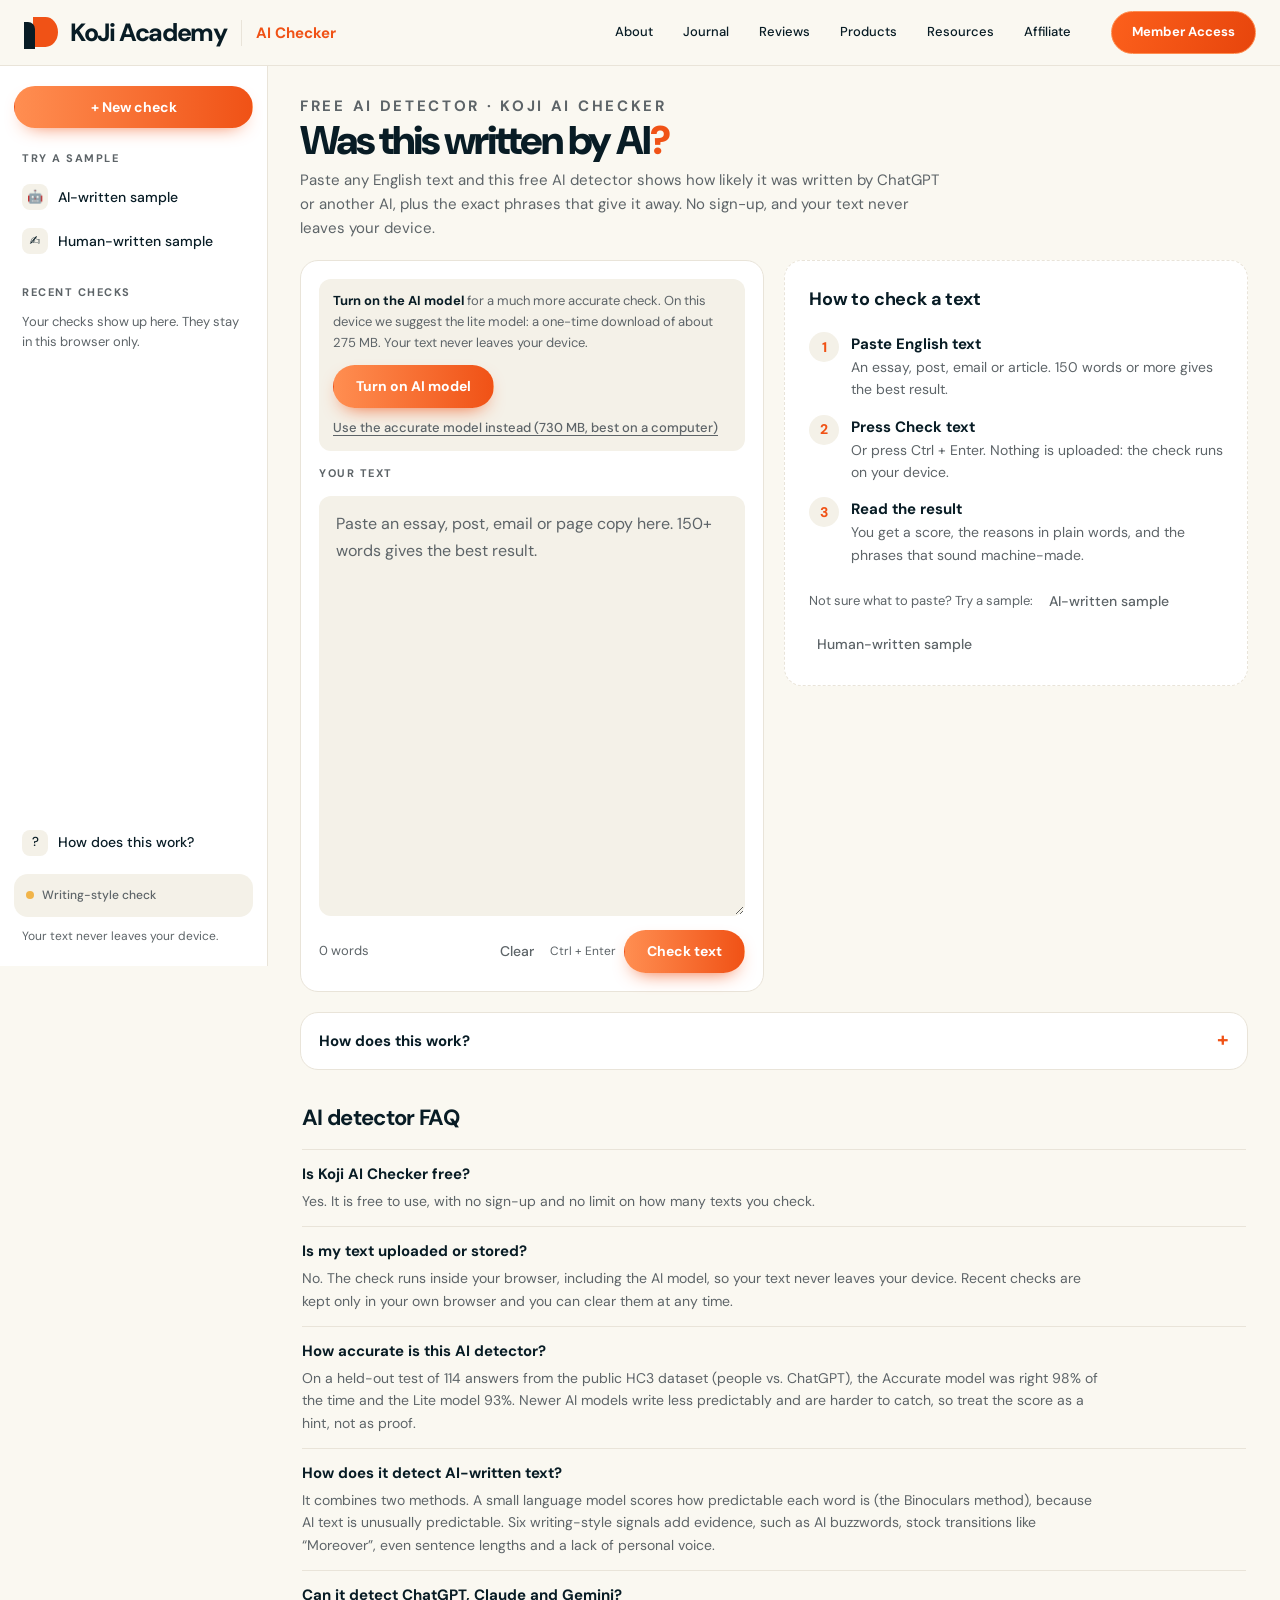
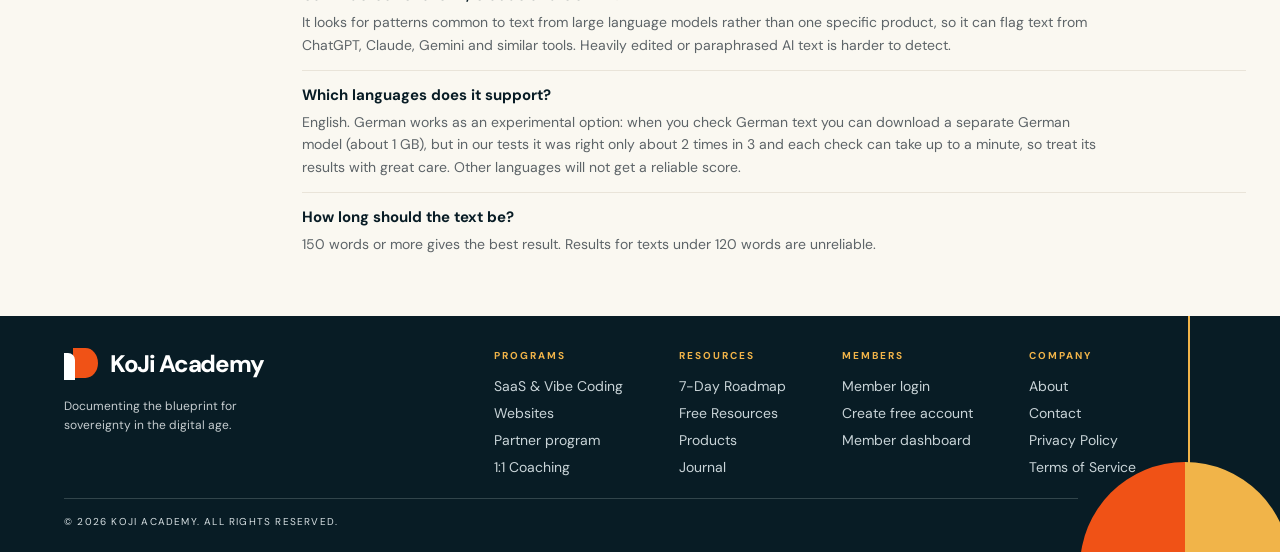
==== commit 25fc0d9e: "Calibrate the German model in the browser and polish German results The German threshold is now set " ====
--- a/browser/index.html
+++ b/browser/index.html
@@ -22,7 +22,7 @@
 <meta name="twitter:description" content="Free AI detector that runs in your browser. Paste English text to see how likely it was written by ChatGPT or another AI, and which phrases give it away.">
 <meta name="twitter:image" content="https://kojicheck.kojilaunch.com/og.png">
 <link rel="apple-touch-icon" href="/apple-touch-icon.png">
-<script type="application/ld+json">[{"@context": "https://schema.org", "@type": "WebApplication", "name": "Koji AI Checker", "url": "https://kojicheck.kojilaunch.com/", "description": "Free AI detector that runs in your browser. Paste English text to see how likely it was written by ChatGPT or another AI, and which phrases give it away.", "applicationCategory": "UtilitiesApplication", "operatingSystem": "Any (runs in a web browser)", "browserRequirements": "Requires JavaScript", "inLanguage": "en", "isAccessibleForFree": true, "offers": {"@type": "Offer", "price": "0", "priceCurrency": "USD"}, "featureList": ["AI text detection in the browser", "No sign-up", "Text never leaves your device", "Highlights AI-like phrases and sentences", "Plain-language explanation of the result"], "publisher": {"@type": "Organization", "name": "KoJi Academy", "url": "https://kojilaunch.com/"}}, {"@context": "https://schema.org", "@type": "FAQPage", "mainEntity": [{"@type": "Question", "name": "Is Koji AI Checker free?", "acceptedAnswer": {"@type": "Answer", "text": "Yes. It is free to use, with no sign-up and no limit on how many texts you check."}}, {"@type": "Question", "name": "Is my text uploaded or stored?", "acceptedAnswer": {"@type": "Answer", "text": "No. The check runs inside your browser, including the AI model, so your text never leaves your device. Recent checks are kept only in your own browser and you can clear them at any time."}}, {"@type": "Question", "name": "How accurate is this AI detector?", "acceptedAnswer": {"@type": "Answer", "text": "On a held-out test of 114 answers from the public HC3 dataset (people vs. ChatGPT), the Accurate model was right 98% of the time and the Lite model 93%. Newer AI models write less predictably and are harder to catch, so treat the score as a hint, not as proof."}}, {"@type": "Question", "name": "How does it detect AI-written text?", "acceptedAnswer": {"@type": "Answer", "text": "It combines two methods. A small language model scores how predictable each word is (the Binoculars method), because AI text is unusually predictable. Six writing-style signals add evidence, such as AI buzzwords, stock transitions like \"Moreover\", even sentence lengths and a lack of personal voice."}}, {"@type": "Question", "name": "Can it detect ChatGPT, Claude and Gemini?", "acceptedAnswer": {"@type": "Answer", "text": "It looks for patterns common to text from large language models rather than one specific product, so it can flag text from ChatGPT, Claude, Gemini and similar tools. Heavily edited or paraphrased AI text is harder to detect."}}, {"@type": "Question", "name": "Which languages does it support?", "acceptedAnswer": {"@type": "Answer", "text": "English. German works as an experimental option: when you check German text you can download a separate German model (about 1 GB), but in our tests it was right only about 68% of the time, so treat its results with great care. Other languages will not get a reliable score."}}, {"@type": "Question", "name": "How long should the text be?", "acceptedAnswer": {"@type": "Answer", "text": "150 words or more gives the best result. Results for texts under 120 words are unreliable."}}]}]</script>
+<script type="application/ld+json">[{"@context": "https://schema.org", "@type": "WebApplication", "name": "Koji AI Checker", "url": "https://kojicheck.kojilaunch.com/", "description": "Free AI detector that runs in your browser. Paste English text to see how likely it was written by ChatGPT or another AI, and which phrases give it away.", "applicationCategory": "UtilitiesApplication", "operatingSystem": "Any (runs in a web browser)", "browserRequirements": "Requires JavaScript", "inLanguage": "en", "isAccessibleForFree": true, "offers": {"@type": "Offer", "price": "0", "priceCurrency": "USD"}, "featureList": ["AI text detection in the browser", "No sign-up", "Text never leaves your device", "Highlights AI-like phrases and sentences", "Plain-language explanation of the result"], "publisher": {"@type": "Organization", "name": "KoJi Academy", "url": "https://kojilaunch.com/"}}, {"@context": "https://schema.org", "@type": "FAQPage", "mainEntity": [{"@type": "Question", "name": "Is Koji AI Checker free?", "acceptedAnswer": {"@type": "Answer", "text": "Yes. It is free to use, with no sign-up and no limit on how many texts you check."}}, {"@type": "Question", "name": "Is my text uploaded or stored?", "acceptedAnswer": {"@type": "Answer", "text": "No. The check runs inside your browser, including the AI model, so your text never leaves your device. Recent checks are kept only in your own browser and you can clear them at any time."}}, {"@type": "Question", "name": "How accurate is this AI detector?", "acceptedAnswer": {"@type": "Answer", "text": "On a held-out test of 114 answers from the public HC3 dataset (people vs. ChatGPT), the Accurate model was right 98% of the time and the Lite model 93%. Newer AI models write less predictably and are harder to catch, so treat the score as a hint, not as proof."}}, {"@type": "Question", "name": "How does it detect AI-written text?", "acceptedAnswer": {"@type": "Answer", "text": "It combines two methods. A small language model scores how predictable each word is (the Binoculars method), because AI text is unusually predictable. Six writing-style signals add evidence, such as AI buzzwords, stock transitions like \"Moreover\", even sentence lengths and a lack of personal voice."}}, {"@type": "Question", "name": "Can it detect ChatGPT, Claude and Gemini?", "acceptedAnswer": {"@type": "Answer", "text": "It looks for patterns common to text from large language models rather than one specific product, so it can flag text from ChatGPT, Claude, Gemini and similar tools. Heavily edited or paraphrased AI text is harder to detect."}}, {"@type": "Question", "name": "Which languages does it support?", "acceptedAnswer": {"@type": "Answer", "text": "English. German works as an experimental option: when you check German text you can download a separate German model (about 1 GB), but in our tests it was right only about 2 times in 3 and each check can take up to a minute, so treat its results with great care. Other languages will not get a reliable score."}}, {"@type": "Question", "name": "How long should the text be?", "acceptedAnswer": {"@type": "Answer", "text": "150 words or more gives the best result. Results for texts under 120 words are unreliable."}}]}]</script>
 <link rel="icon" href="data:image/svg+xml,%3Csvg xmlns='http://www.w3.org/2000/svg' viewBox='0 0 40 37'%3E%3Cpath d='M10 0h12a17.5 17.5 0 0 1 0 35H10z' fill='%23f05216'/%3E%3Cpath d='M0 6h4a9 9 0 0 1 9 9v22H0z' fill='%23081c25'/%3E%3C/svg%3E">
 <link rel="stylesheet" href="https://fonts.googleapis.com/css2?family=DM+Sans:opsz,wght@9..40,400;9..40,500;9..40,700;9..40,800;9..40,900&display=swap">
 <style>
@@ -168,7 +168,7 @@
 .de-warn { display: flex; gap: 12px; align-items: flex-start; border: 2px solid var(--gold); background: var(--mid-soft); color: var(--fg); border-radius: 14px; padding: 12px 14px; }
 .de-warn > span { font-size: 22px; line-height: 1.2; color: var(--mid); }
 .de-warn p { margin: 0; font-size: 13px; }
-.de-warn p b:first-child { display: block; font-size: 15px; margin-bottom: 2px; }
+.de-warn p > b:first-child { display: block; font-size: 15px; margin-bottom: 2px; }
 .mc-de { display: flex; justify-content: space-between; gap: 6px; align-items: center; font-size: 12px; font-weight: 700; white-space: nowrap; }
 .upsell { display: flex; align-items: center; gap: 12px; flex-wrap: wrap; border: 1px solid var(--accent-2); background: linear-gradient(110deg, var(--ai-soft), var(--surface) 70%); border-radius: 14px; padding: 12px 14px; }
 .upsell .up-ico { width: 34px; height: 34px; border-radius: 10px; background: linear-gradient(135deg, var(--accent-2), var(--accent)); color: #ffffff; display: grid; place-items: center; font-size: 17px; flex: none; }
@@ -333,7 +333,7 @@
         <div class="mc-head"><i></i><span id="modeText">Writing-style check</span></div>
         <div class="mc-name" id="mcName" hidden></div>
         <button class="mc-up" id="lmSwitch" type="button" hidden></button>
-        <div class="mc-de" id="mcDe" hidden>German model on <span class="mc-badge lite">experimental · ~68%</span></div>
+        <div class="mc-de" id="mcDe" hidden>German model on <span class="mc-badge lite">experimental · ~66%</span></div>
       </div>
       <p class="privacy" id="privacy">Your text never leaves your device.</p>
     </div>
@@ -457,7 +457,7 @@
       <div class="qa"><h3>How accurate is this AI detector?</h3><p>On a held-out test of 114 answers from the public HC3 dataset (people vs. ChatGPT), the Accurate model was right 98% of the time and the Lite model 93%. Newer AI models write less predictably and are harder to catch, so treat the score as a hint, not as proof.</p></div>
       <div class="qa"><h3>How does it detect AI-written text?</h3><p>It combines two methods. A small language model scores how predictable each word is (the Binoculars method), because AI text is unusually predictable. Six writing-style signals add evidence, such as AI buzzwords, stock transitions like “Moreover”, even sentence lengths and a lack of personal voice.</p></div>
       <div class="qa"><h3>Can it detect ChatGPT, Claude and Gemini?</h3><p>It looks for patterns common to text from large language models rather than one specific product, so it can flag text from ChatGPT, Claude, Gemini and similar tools. Heavily edited or paraphrased AI text is harder to detect.</p></div>
-      <div class="qa"><h3>Which languages does it support?</h3><p>English. German works as an experimental option: when you check German text you can download a separate German model (about 1 GB), but in our tests it was right only about 68% of the time, so treat its results with great care. Other languages will not get a reliable score.</p></div>
+      <div class="qa"><h3>Which languages does it support?</h3><p>English. German works as an experimental option: when you check German text you can download a separate German model (about 1 GB), but in our tests it was right only about 2 times in 3 and each check can take up to a minute, so treat its results with great care. Other languages will not get a reliable score.</p></div>
       <div class="qa"><h3>How long should the text be?</h3><p>150 words or more gives the best result. Results for texts under 120 words are unreliable.</p></div>
     </section>
   </main>
@@ -601,7 +601,7 @@
   const p = Math.round(r.ai_probability * 100);
   $("deWarn").hidden = r.lang !== "de";
   if (r.lang === "de") $("deWarnText").innerHTML = r.model
-    ? "German support is <b>experimental</b>. In our tests this model was right only about 2 times in 3 and wrongly flagged about 1 in 5 texts written by people. Never treat this result as evidence on its own."
+    ? "German support is <b>experimental</b>. In our tests this model was right only about 2 times in 3: it missed more than half of the AI texts and wrongly flagged about 1 in 10 texts written by people. Never treat this result as evidence on its own."
     : "German support is <b>experimental</b>, and without the German AI model only the writing-style signals ran. They rarely catch German AI text, so this result says very little.";
   $("placeholder").hidden = true;
   $("result").hidden = false;
@@ -616,7 +616,8 @@
   $("sumHead").textContent = ex.head;
   $("reasons").innerHTML = ex.reasons.map(x => `<li>${x}</li>`).join("");
   const notes = r.warnings.filter(w => !/without a language model|not calibrated yet/.test(w));
-  if (!r.model && !$("lmBox").hidden) notes.push("For a more accurate result, turn on the AI model above the text box.");
+  if (!r.model && r.lang === "de") notes.push("To use the experimental German AI model, turn it on above the text box.");
+  else if (!r.model && !$("lmBox").hidden) notes.push("For a more accurate result, turn on the AI model above the text box.");
   $("notes").innerHTML = notes.map(w => `<p class="note">${html(w)}</p>`).join("");
   $("signals").innerHTML = Object.entries(r.signals).map(([k, v]) =>
     `<li class="sig"><div class="row"><span>${LABELS[k]}</span><span>${Math.round(v * 100)}</span></div><div class="meter"><i style="width:${Math.round(v * 100)}%;background:${tone(v)}"></i></div></li>`).join("");
@@ -641,7 +642,7 @@
   if (pm != null && pm <= .4) human.push("The word choices are less predictable than AI text usually is.");
   const found = [...new Set(r.highlights.filter(h => h.kind === "cliche").map(h => text.slice(h.start, h.end).toLowerCase()))].slice(0, 3);
   if (s.cliches >= .5 && found.length) ai.push(`It uses typical AI buzzwords such as ${found.map(w => `<b>“${html(w)}”</b>`).join(", ")}.`);
-  if (s.connectors >= .6) ai.push("Many sentences start with stock transitions like “Moreover” or “Furthermore”.");
+  if (s.connectors >= .6) ai.push(`Many sentences start with stock transitions like ${r.lang === "de" ? "“Darüber hinaus” or “Zudem”" : "“Moreover” or “Furthermore”"}.`);
   if (s.burstiness >= .7) ai.push("The sentences are all about the same length.");
   if (s.human_voice >= .8) ai.push("There is little personal voice: few contractions, opinions or first-person words.");
   if (s.repetition >= .6) ai.push("Some phrases are repeated word for word.");
@@ -698,10 +699,11 @@
          threshold: 0.732, scale: 0.048, size: 730e6},
   lite: {label: "Lite", observer: "onnx-community/SmolLM2-135M-ONNX", performer: "HuggingFaceTB/SmolLM2-135M-Instruct",
          threshold: 0.753, scale: 0.038, size: 275e6},
-  // Experimental German model. On 222 held-out German texts it was right only ~68% of the time and flagged ~1 in 5
-  // human texts, so its results always carry a warning. Smaller window: its vocabulary is 3x larger.
+  // Experimental German model. Its threshold was calibrated inside Chromium on 80 German texts (40 human, 40 AI) and
+  // set on the cautious side: right ~66% of the time, catching ~43% of AI texts and flagging ~10% of human texts.
+  // Its results always carry a warning. Smaller window: its vocabulary is 3x larger.
   de:   {label: "German (experimental)", observer: "onnx-community/Qwen2.5-0.5B", performer: "onnx-community/Qwen2.5-0.5B-Instruct",
-         threshold: 0.831, scale: 0.030, size: 1024e6, window: 128},
+         threshold: 0.872, scale: 0.027, size: 1024e6, window: 128},
 };
 const LMKEY = "checkai.lm";
 let lm = null;      // set to the worker once the model is ready
@@ -877,7 +879,7 @@
 function offerDE() {
   if (deLM || deLoading) return;
   $("deBox").hidden = false; $("deProg").hidden = true; $("deBtn").disabled = false; $("deBtn").textContent = "Turn on German model";
-  $("deMsg").innerHTML = `<b>German text detected.</b> You can turn on an <b>experimental</b> German AI model (one-time download of about ${mb("de")} MB). In our tests it was right only about 2 times in 3 and wrongly flagged about 1 in 5 human texts.`;
+  $("deMsg").innerHTML = `<b>German text detected.</b> You can turn on an <b>experimental</b> German AI model (one-time download of about ${mb("de")} MB). In our tests it was right only about 2 times in 3: it caught fewer than half of the AI texts and wrongly flagged about 1 in 10 human texts. Each German check can take up to a minute.`;
 }
 async function loadDE() {
   if (deLM || deLoading) return;
@@ -932,7 +934,7 @@
     if (!deLM) { offerDE(); if (await lmCached("de")) loadDE(); return show(text, {...localCheck(text), lang}); }
   } else $("deBox").hidden = true;
   if (!server && lang === "en" && !lm) return show(text, localCheck(text));
-  $("run").disabled = true; $("run").textContent = "Checking…";
+  $("run").disabled = true; $("run").textContent = lang === "de" ? "Checking German (up to a minute)…" : "Checking…";
   try {
     if (lang === "de") return show(text, {...await lmCheck(text, "de", deLM), lang});
     if (!server) return show(text, await lmCheck(text));
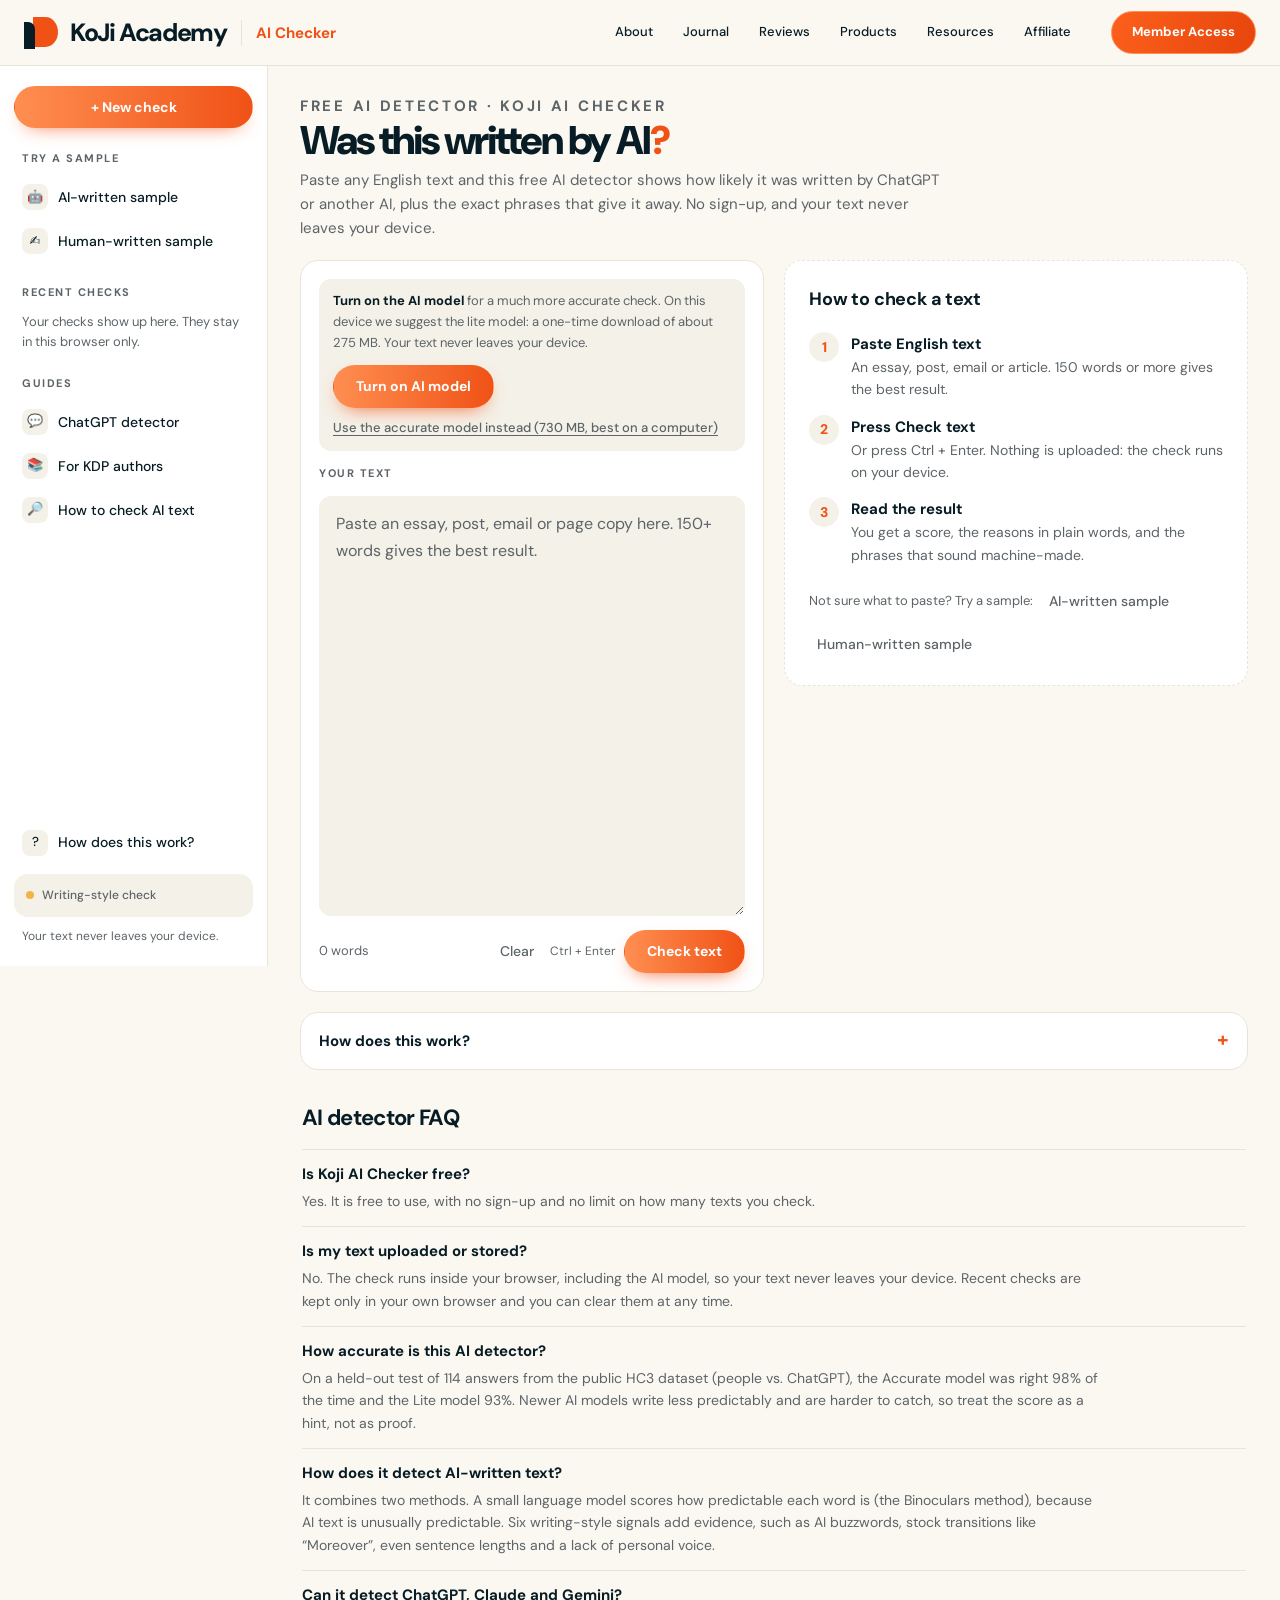
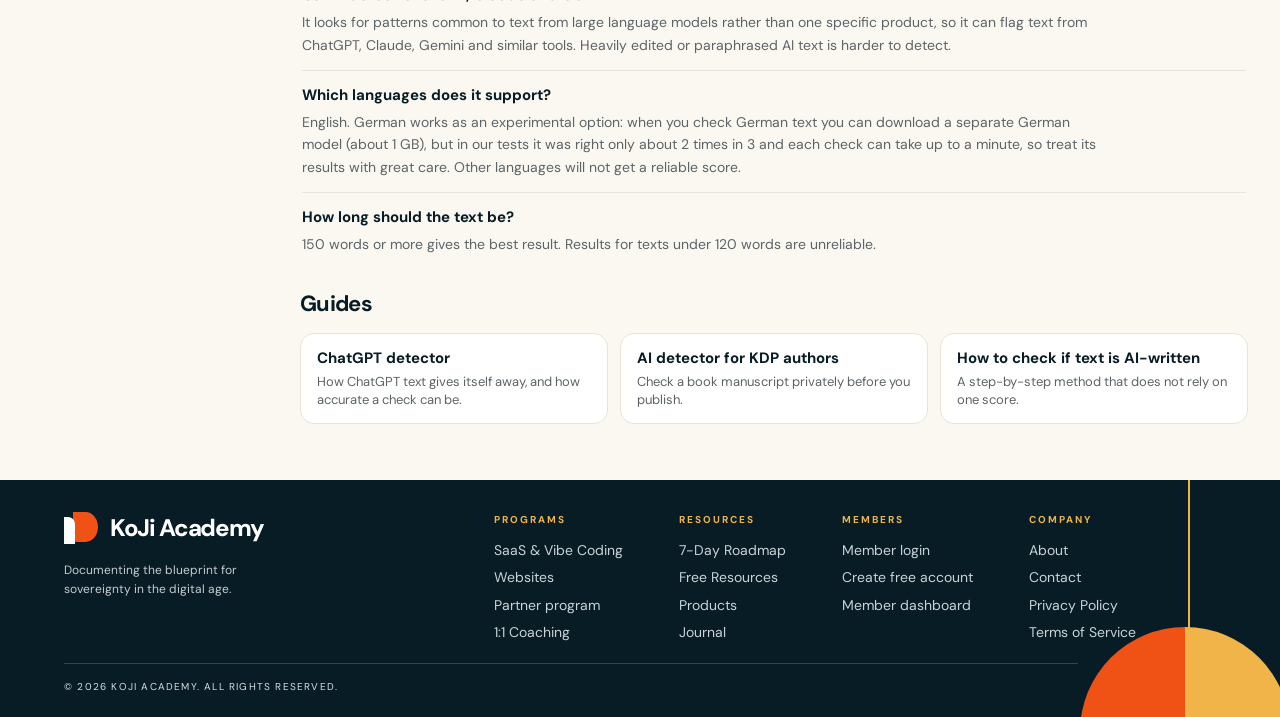
==== commit bbe95bb5: "Add three SEO guide pages and link them from the checker New pages, each with its own content (800+ " ====
--- a/browser/index.html
+++ b/browser/index.html
@@ -109,6 +109,11 @@
 .faq .qa { display: grid; gap: 4px; border-top: 1px solid var(--line); padding-top: 12px; }
 .faq h3 { margin: 0; font-size: 15px; }
 .faq p { margin: 0; color: var(--muted); font-size: 14px; max-width: 80ch; }
+.guides h2 { margin: 6px 0 12px; font-size: 22px; letter-spacing: -0.03em; }
+.guide-grid { display: grid; grid-template-columns: repeat(auto-fit, minmax(220px, 1fr)); gap: 12px; }
+.guide-grid a { display: block; background: var(--surface); border: 1px solid var(--line); border-radius: 14px; padding: 14px 16px; text-decoration: none; color: var(--fg); font-weight: 700; font-size: 15px; line-height: 1.4; }
+.guide-grid a span { display: block; font-weight: 400; color: var(--muted); font-size: 13px; margin-top: 4px; }
+.guide-grid a:hover { border-color: var(--accent); }
 .eyebrow { font-size: 12px; font-weight: 700; letter-spacing: .18em; text-transform: uppercase; color: var(--accent); margin: 0 0 8px; }
 @media (max-width: 1100px) { .site-links { gap: 0; } .site-links a { padding: 10px 8px; } }
 @media (max-width: 899px) {
@@ -132,6 +137,7 @@
 .group .h { font-size: 11px; font-weight: 700; letter-spacing: 0.14em; text-transform: uppercase; color: var(--muted); margin: 0 0 6px; padding: 0 8px; }
 .nav { display: flex; align-items: center; gap: 10px; width: 100%; text-align: left; border: 0; border-radius: 10px; background: none; padding: 8px; font-weight: 500; color: var(--fg); min-width: 0; }
 .nav:hover { background: var(--sunk); }
+a.nav { text-decoration: none; font-size: 14px; }
 .nav .ico { width: 26px; height: 26px; border-radius: 8px; background: var(--sunk); display: grid; place-items: center; font-size: 13px; flex: none; }
 .nav:hover .ico { background: var(--surface); }
 .hist { display: grid; gap: 2px; margin: 0; padding: 0; list-style: none; }
@@ -327,6 +333,13 @@
       <button class="clear-hist" id="histClear" type="button" hidden>Clear history</button>
     </div>
 
+    <nav class="group" aria-label="Guides">
+      <p class="h">Guides</p>
+      <a class="nav" href="/chatgpt-detector/"><span class="ico" aria-hidden="true">💬</span>ChatGPT detector</a>
+      <a class="nav" href="/ai-detector-for-kdp/"><span class="ico" aria-hidden="true">📚</span>For KDP authors</a>
+      <a class="nav" href="/how-to-check-if-text-is-ai-written/"><span class="ico" aria-hidden="true">🔎</span>How to check AI text</a>
+    </nav>
+
     <div class="side-foot">
       <button class="nav" id="helpBtn" type="button"><span class="ico" aria-hidden="true">?</span>How does this work?</button>
       <div class="mode" id="mode">
@@ -459,6 +472,15 @@
       <div class="qa"><h3>Can it detect ChatGPT, Claude and Gemini?</h3><p>It looks for patterns common to text from large language models rather than one specific product, so it can flag text from ChatGPT, Claude, Gemini and similar tools. Heavily edited or paraphrased AI text is harder to detect.</p></div>
       <div class="qa"><h3>Which languages does it support?</h3><p>English. German works as an experimental option: when you check German text you can download a separate German model (about 1 GB), but in our tests it was right only about 2 times in 3 and each check can take up to a minute, so treat its results with great care. Other languages will not get a reliable score.</p></div>
       <div class="qa"><h3>How long should the text be?</h3><p>150 words or more gives the best result. Results for texts under 120 words are unreliable.</p></div>
+    </section>
+
+    <section class="guides" aria-labelledby="guidesTitle">
+      <h2 id="guidesTitle">Guides</h2>
+      <div class="guide-grid">
+        <a href="/chatgpt-detector/">ChatGPT detector<span>How ChatGPT text gives itself away, and how accurate a check can be.</span></a>
+        <a href="/ai-detector-for-kdp/">AI detector for KDP authors<span>Check a book manuscript privately before you publish.</span></a>
+        <a href="/how-to-check-if-text-is-ai-written/">How to check if text is AI-written<span>A step-by-step method that does not rely on one score.</span></a>
+      </div>
     </section>
   </main>
 </div>
@@ -599,10 +621,10 @@
   // when the text as a whole shows AI signs; otherwise a human text would list "AI-like" sentences.
   if (r.ai_probability < .4) r = {...r, sentences: r.sentences.map(s => ({...s, ai_probability: null}))};
   const p = Math.round(r.ai_probability * 100);
-  $("deWarn").hidden = r.lang !== "de";
-  if (r.lang === "de") $("deWarnText").innerHTML = r.model
-    ? "German support is <b>experimental</b>. In our tests this model was right only about 2 times in 3: it missed more than half of the AI texts and wrongly flagged about 1 in 10 texts written by people. Never treat this result as evidence on its own."
-    : "German support is <b>experimental</b>, and without the German AI model only the writing-style signals ran. They rarely catch German AI text, so this result says very little.";
+  // The low-reliability warning shows on German results from the German model; before it is turned on,
+  // the box above the text field already explains the German option.
+  $("deWarn").hidden = !(r.lang === "de" && r.model);
+  if (!$("deWarn").hidden) $("deWarnText").innerHTML = "German support is <b>experimental</b>. In our tests this model was right only about 2 times in 3: it missed more than half of the AI texts and wrongly flagged about 1 in 10 texts written by people. Never treat this result as evidence on its own.";
   $("placeholder").hidden = true;
   $("result").hidden = false;
   $("pct").innerHTML = p + "<small>%</small>";
